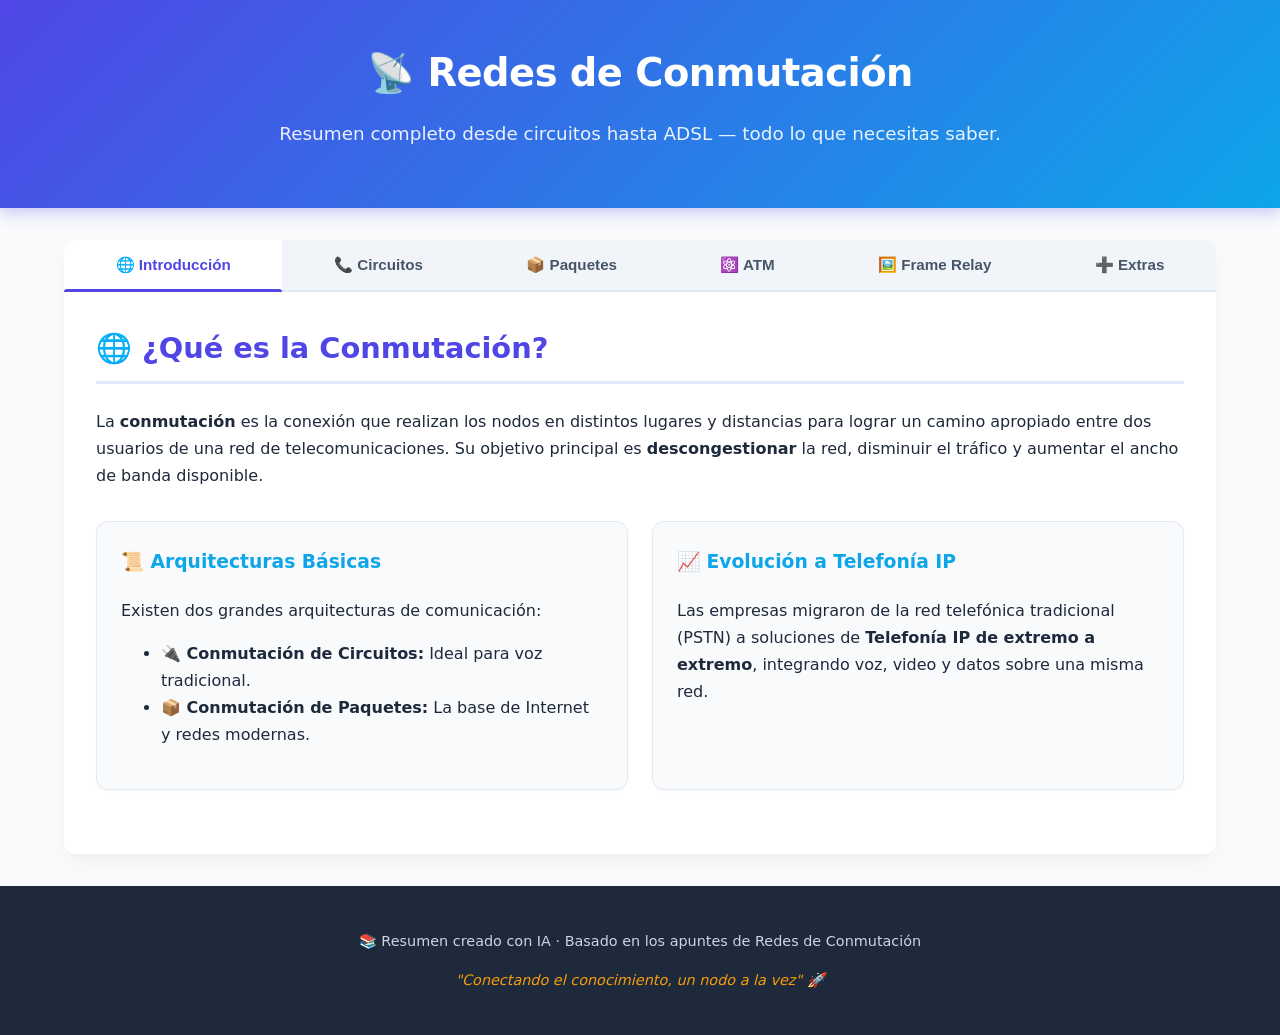
==== index.html @ e1486ee5 "second commit" ====
<!DOCTYPE html>
<html lang="es">
<head>
  <meta charset="UTF-8">
  <meta name="viewport" content="width=device-width, initial-scale=1.0, user-scalable=yes">
  <title>Redes de Conmutación · UMSS</title>
  <!-- Vincula el archivo de estilos CSS -->
  <link rel="stylesheet" href="style.css">
</head>
<body>

  <!-- ENCABEZADO PRINCIPAL -->
  <header>
    <h1>📡 Redes de Conmutación</h1>
    <p class="subtitulo">Resumen completo desde circuitos hasta ADSL — todo lo que necesitas saber.</p>
  </header>

  <!-- SISTEMA DE PESTAÑAS (TABS) -->
  <div class="tabs-container">
    <!-- Botones de navegación -->
    <div class="tabs-nav">
      <button class="tab-btn active" data-tab="tab-intro">🌐 Introducción</button>
      <button class="tab-btn" data-tab="tab-circuitos">📞 Circuitos</button>
      <button class="tab-btn" data-tab="tab-paquetes">📦 Paquetes</button>
      <button class="tab-btn" data-tab="tab-atm">⚛️ ATM</button>
      <button class="tab-btn" data-tab="tab-frame">🖼️ Frame Relay</button>
      <button class="tab-btn" data-tab="tab-extras">➕ Extras</button>
    </div>

    <!-- CONTENIDO DE LAS PESTAÑAS -->
    <div class="tabs-content">

      <!-- PESTAÑA: INTRODUCCIÓN -->
      <div class="tab-panel active" id="tab-intro">
        <h2>🌐 ¿Qué es la Conmutación?</h2>
        <p>La <strong>conmutación</strong> es la conexión que realizan los nodos en distintos lugares y distancias para lograr un camino apropiado entre dos usuarios de una red de telecomunicaciones. Su objetivo principal es <strong>descongestionar</strong> la red, disminuir el tráfico y aumentar el ancho de banda disponible.</p>
        
        <div class="card-container">
          <div class="card">
            <h3>📜 Arquitecturas Básicas</h3>
            <p>Existen dos grandes arquitecturas de comunicación:</p>
            <ul>
              <li><strong>🔌 Conmutación de Circuitos:</strong> Ideal para voz tradicional.</li>
              <li><strong>📦 Conmutación de Paquetes:</strong> La base de Internet y redes modernas.</li>
            </ul>
          </div>
          <div class="card">
            <h3>📈 Evolución a Telefonía IP</h3>
            <p>Las empresas migraron de la red telefónica tradicional (PSTN) a soluciones de <strong>Telefonía IP de extremo a extremo</strong>, integrando voz, video y datos sobre una misma red.</p>
          </div>
        </div>
      </div>

      <!-- PESTAÑA: CONMUTACIÓN DE CIRCUITOS -->
      <div class="tab-panel" id="tab-circuitos">
        <h2>🔌 Conmutación de Circuitos</h2>
        <p>En este método, se establece un <strong>circuito físico dedicado</strong> y exclusivo entre los extremos que se mantiene durante toda la comunicación. Es el caso de la telefonía convencional.</p>

        <div class="columns">
          <div class="col ventajas">
            <h3>✅ Ventajas</h3>
            <ul>
              <li><strong>Transmisión en tiempo real:</strong> Ideal para voz y video sin cortes.</li>
              <li><strong>Sin contención:</strong> Una vez establecido, las partes se comunican a la máxima velocidad del medio.</li>
              <li><strong>Circuito fijo:</strong> No hay que calcular rutas en cada nodo intermedio, lo que simplifica la gestión.</li>
            </ul>
          </div>
          <div class="col desventajas">
            <h3>❌ Desventajas</h3>
            <ul>
              <li><strong>Retraso inicial:</strong> Se necesita tiempo para establecer la conexión.</li>
              <li><strong>Acaparamiento de recursos:</strong> El circuito se desperdicia en los silencios de la conversación.</li>
              <li><strong>Poco tolerante a fallos:</strong> Si un nodo falla, todo el circuito se cae y hay que reconectarlo.</li>
            </ul>
          </div>
        </div>
      </div>

      <!-- PESTAÑA: CONMUTACIÓN DE PAQUETES -->
      <div class="tab-panel" id="tab-paquetes">
        <h2>📦 Conmutación de Paquetes</h2>
        <p>La información se divide en pequeños bloques llamados <strong>paquetes</strong>. Cada paquete contiene datos y una cabecera con direcciones de origen y destino. Los nodos los almacenan y reenvían dinámicamente. Es el método más usado hoy en día (ej. Internet).</p>
        
        <div class="card-container three">
          <div class="card">
            <h3>🔄 Modos</h3>
            <p><strong>Circuito Virtual:</strong> Todos los paquetes siguen la misma ruta, asegurando el orden.</p>
            <p><strong>Datagrama:</strong> Cada paquete se encamina de forma independiente, pudiendo llegar en desorden.</p>
          </div>
          <div class="card">
            <h3>✅ Ventajas Clave</h3>
            <ul>
              <li>Compartición de recursos entre usuarios.</li>
              <li>Mayor flexibilidad y rentabilidad.</li>
              <li>Si un paquete falla, solo se reenvía ese, no toda la información.</li>
            </ul>
          </div>
          <div class="card">
            <h3>❌ Desventajas</h3>
            <ul>
              <li>Mayor complejidad en los equipos de conmutación.</li>
              <li>Posible duplicidad de paquetes por retransmisiones.</li>
            </ul>
          </div>
        </div>
      </div>

      <!-- PESTAÑA: REDES ATM -->
      <div class="tab-panel" id="tab-atm">
        <h2>⚛️ Redes ATM (Asynchronous Transfer Mode)</h2>
        <p>Tecnología de red troncal de alta capacidad que transmite información en paquetes cortos de longitud constante llamados <strong>celdas</strong> (53 bytes). Usa canales y trayectos virtuales para enrutar. Soporta velocidades de 155 Mbps (OC-3) hasta casi 10 Gbps (OC-192).</p>
        
        <h3>📐 Modelo de Referencia ATM</h3>
        <p>Se corresponde con la capa física y parte de la de enlace del modelo OSI. Se compone de planos (Control, Usuario, Gestión) y capas (Física, ATM, Adaptación AAL, Superiores).</p>
        
        <h3>🧱 Estructura de la Celda ATM</h3>
        <p>Cada celda consta de 53 octetos: 5 de cabecera y 48 de datos (payload). Los formatos de cabecera son <strong>UNI</strong> (Usuario-Red) y <strong>NNI</strong> (Red-Red).</p>

        <div class="table-responsive">
          <table>
            <thead><tr><th>Campo</th><th>Bits</th><th>Función Principal</th></tr></thead>
            <tbody>
              <tr><td>GFC</td><td>4</td><td>Control de Flujo Genérico (prácticamente no usado, extiende VPI en NNI).</td></tr>
              <tr><td>VPI / VCI</td><td>8 / 16</td><td>Identificadores de Trayecto y Canal Virtual. Definen el enrutamiento.</td></tr>
              <tr><td>PTI</td><td>3</td><td>Identifica el tipo de carga (datos de usuario o control) e indica congestión.</td></tr>
              <tr><td>CLP</td><td>1</td><td>Prioridad de descarte en caso de congestión (Cell Loss Priority).</td></tr>
              <tr><td>HEC</td><td>8</td><td>Corrección de errores de la cabecera.</td></tr>
            </tbody>
          </table>
        </div>
      </div>

      <!-- PESTAÑA: FRAME RELAY Y MÁS -->
      <div class="tab-panel" id="tab-frame">
        <h2>🖼️ Frame Relay</h2>
        <p>Protocolo de enlace para WAN que usa paquetes de <strong>longitud variable</strong>. Simplifica el proceso de X.25 eliminando controles de error "salto a salto", aprovechando las modernas infraestructuras de baja tasa de error. Es orientado a conexión y define Circuitos Virtuales Permanentes (PVC). Soporta velocidades de hasta 2.048 Mbps (E1).</p>

        <h3>📊 Comparativa con X.25</h3>
        <div class="table-responsive">
          <table>
            <thead><tr><th>Característica</th><th>X.25</th><th>Frame Relay</th></tr></thead>
            <tbody>
              <tr><td><strong>Época / Medio</strong></td><td>Líneas analógicas con alta tasa de error.</td><td>Infraestructura digital moderna y fiable.</td></tr>
              <tr><td><strong>Control de Errores</strong></td><td>Abundante, entre cada nodo, lo que genera "overhead".</td><td>Mínimo, delegado a los extremos. Mayor eficiencia.</td></tr>
              <tr><td><strong>Velocidad</strong></td><td>Baja, pensada para retransmisiones constantes.</td><td>Alta, para mayor flujo de información.</td></tr>
            </tbody>
          </table>
        </div>
      </div>

      <!-- PESTAÑA: EXTRAS (SMDS, ADSL) -->
      <div class="tab-panel" id="tab-extras">
        <h2>➕ Tecnologías Adicionales</h2>
        <div class="card-container">
          <div class="card">
            <h3>🏙️ SMDS</h3>
            <p>Servicio de datos conmutado multimegabits. Red metropolitana (MAN), sin conexión, de alta velocidad y basada en celdas de 53 bytes. Diseñada para interconectar LANs con velocidades DS-1, DS-3 y SONET.</p>
          </div>
          <div class="card">
            <h3>💻 ADSL</h3>
            <p>Línea de Abonado Digital Asimétrica. Usa el par de cobre de la PSTN. La velocidad de bajada (hasta 24 Mbps con ADSL2+) es mayor que la de subida. Componentes clave: Modem ATU-R, DSLAM en central, y Splitter para separar voz y datos.</p>
          </div>
        </div>
        <p><em>Estas tecnologías complementan el ecosistema de conmutación, extendiendo las capacidades de la red hacia el usuario final (ADSL) o interconectando redes de área local a alta velocidad (SMDS).</em></p>
      </div>
    </div>
  </div>

  <!-- PIE DE PÁGINA -->
  <footer>
    <p>📚 Resumen creado con IA · Basado en los apuntes de Redes de Conmutación</p>
    <p class="tagline">"Conectando el conocimiento, un nodo a la vez" 🚀</p>
  </footer>

  <!-- Vincula el archivo de lógica JavaScript -->
  <script src="script.js" defer></script>
</body>
</html>
---- style.css ----
/* === CONFIGURACIÓN GLOBAL Y COLORES === */
:root {
  --color-bg: #f8fafc;
  --color-surface: #ffffff;
  --color-primary: #4f46e5;      /* Índigo */
  --color-secondary: #0ea5e9;    /* Celeste */
  --color-accent: #f59e0b;       /* Ámbar */
  --color-text: #1e293b;
  --color-text-light: #475569;
  --color-ventaja: #10b981;      /* Verde */
  --color-desventaja: #ef4444;   /* Rojo */
  --border-radius: 12px;
  --box-shadow: 0 10px 25px -5px rgba(0, 0, 0, 0.05), 0 8px 10px -6px rgba(0, 0, 0, 0.02);
  --transition: 0.2s ease-in-out;
}

body {
  font-family: 'Segoe UI', system-ui, -apple-system, sans-serif;
  background-color: var(--color-bg);
  color: var(--color-text);
  line-height: 1.7;
  margin: 0;
  padding: 0;
  display: flex;
  flex-direction: column;
  min-height: 100vh;
}

/* === ENCABEZADO === */
header {
  background: linear-gradient(135deg, var(--color-primary), var(--color-secondary));
  color: white;
  padding: 2.5rem 1.5rem;
  text-align: center;
  box-shadow: 0 4px 15px rgba(79, 70, 229, 0.3);
}

header h1 {
  margin: 0;
  font-size: 2.4rem;
  font-weight: 700;
  letter-spacing: -0.5px;
}

.subtitulo {
  margin-top: 0.8rem;
  font-size: 1.15rem;
  opacity: 0.9;
  font-weight: 400;
}

/* === SISTEMA DE PESTAÑAS === */
.tabs-container {
  max-width: 1200px;
  width: 90%;
  margin: 2rem auto;
  background-color: var(--color-surface);
  border-radius: var(--border-radius);
  box-shadow: var(--box-shadow);
  overflow: hidden;
  display: flex;
  flex-direction: column;
  flex-grow: 1;
}

/* Botones de navegación */
.tabs-nav {
  display: flex;
  flex-wrap: wrap;
  background-color: #f1f5f9;
  border-bottom: 2px solid #e2e8f0;
}

.tab-btn {
  flex: 1 1 auto;
  padding: 1rem 0.5rem;
  border: none;
  background-color: transparent;
  font-size: 0.95rem;
  font-weight: 600;
  color: var(--color-text-light);
  cursor: pointer;
  transition: var(--transition);
  position: relative;
  white-space: nowrap;
}

.tab-btn:hover {
  background-color: rgba(79, 70, 229, 0.05);
  color: var(--color-primary);
}

.tab-btn.active {
  color: var(--color-primary);
  background-color: var(--color-surface);
}

.tab-btn.active::after {
  content: '';
  position: absolute;
  bottom: -2px;
  left: 0;
  width: 100%;
  height: 3px;
  background-color: var(--color-primary);
  border-radius: 3px 3px 0 0;
}

/* Paneles de contenido */
.tab-panel {
  display: none;
  padding: 2rem;
  animation: fadeIn 0.35s ease-in-out;
}

.tab-panel.active {
  display: block;
}

@keyframes fadeIn {
  from { opacity: 0; transform: translateY(8px); }
  to { opacity: 1; transform: translateY(0); }
}

/* === TIPOGRAFÍA Y TARJETAS === */
h2 {
  color: var(--color-primary);
  margin-top: 0;
  font-size: 1.8rem;
  border-bottom: 3px solid #e0e7ff;
  padding-bottom: 0.5rem;
}

.card-container {
  display: grid;
  grid-template-columns: repeat(auto-fit, minmax(280px, 1fr));
  gap: 1.5rem;
  margin: 2rem 0;
}

.card {
  background-color: #f8fafc;
  border-radius: var(--border-radius);
  padding: 1.5rem;
  box-shadow: 0 1px 3px rgba(0,0,0,0.04);
  border: 1px solid #e2e8f0;
  transition: var(--transition);
}

.card:hover {
  transform: translateY(-2px);
  box-shadow: 0 10px 20px -10px rgba(0,0,0,0.1);
}

.card h3 {
  color: var(--color-secondary);
  margin-top: 0;
}

.columns {
  display: grid;
  grid-template-columns: 1fr 1fr;
  gap: 2rem;
  margin-top: 1.5rem;
}

.col {
  padding: 1.2rem;
  border-radius: var(--border-radius);
}

.ventajas {
  background-color: #ecfdf5;
  border: 1px solid #a7f3d0;
}

.desventajas {
  background-color: #fef2f2;
  border: 1px solid #fecaca;
}

/* === TABLAS === */
.table-responsive {
  overflow-x: auto;
  margin: 1.5rem 0;
}

table {
  width: 100%;
  border-collapse: collapse;
  font-size: 0.95rem;
}

thead {
  background-color: var(--color-primary);
  color: white;
}

th {
  padding: 0.8rem 1rem;
  text-align: left;
}

td {
  padding: 0.7rem 1rem;
  border-bottom: 1px solid #e2e8f0;
  background-color: white;
}

tbody tr:hover td {
  background-color: #f1f5f9;
}

/* === PIE DE PÁGINA === */
footer {
  text-align: center;
  padding: 1.8rem;
  background-color: #1e293b;
  color: #cbd5e1;
  margin-top: auto;
  font-size: 0.9rem;
}

.tagline {
  font-style: italic;
  color: var(--color-accent);
  margin-top: 0.2rem;
}

/* === RESPONSIVE PARA MÓVILES === */
@media (max-width: 700px) {
  .columns {
    grid-template-columns: 1fr;
  }
  .tabs-nav {
    flex-direction: column;
  }
  .tab-btn {
    text-align: left;
    padding-left: 1.5rem;
    border-bottom: 1px solid #e2e8f0;
  }
  .tab-btn.active::after {
    width: 4px;
    height: 100%;
    bottom: 0;
    left: 0;
    top: 0;
    border-radius: 0;
  }
}
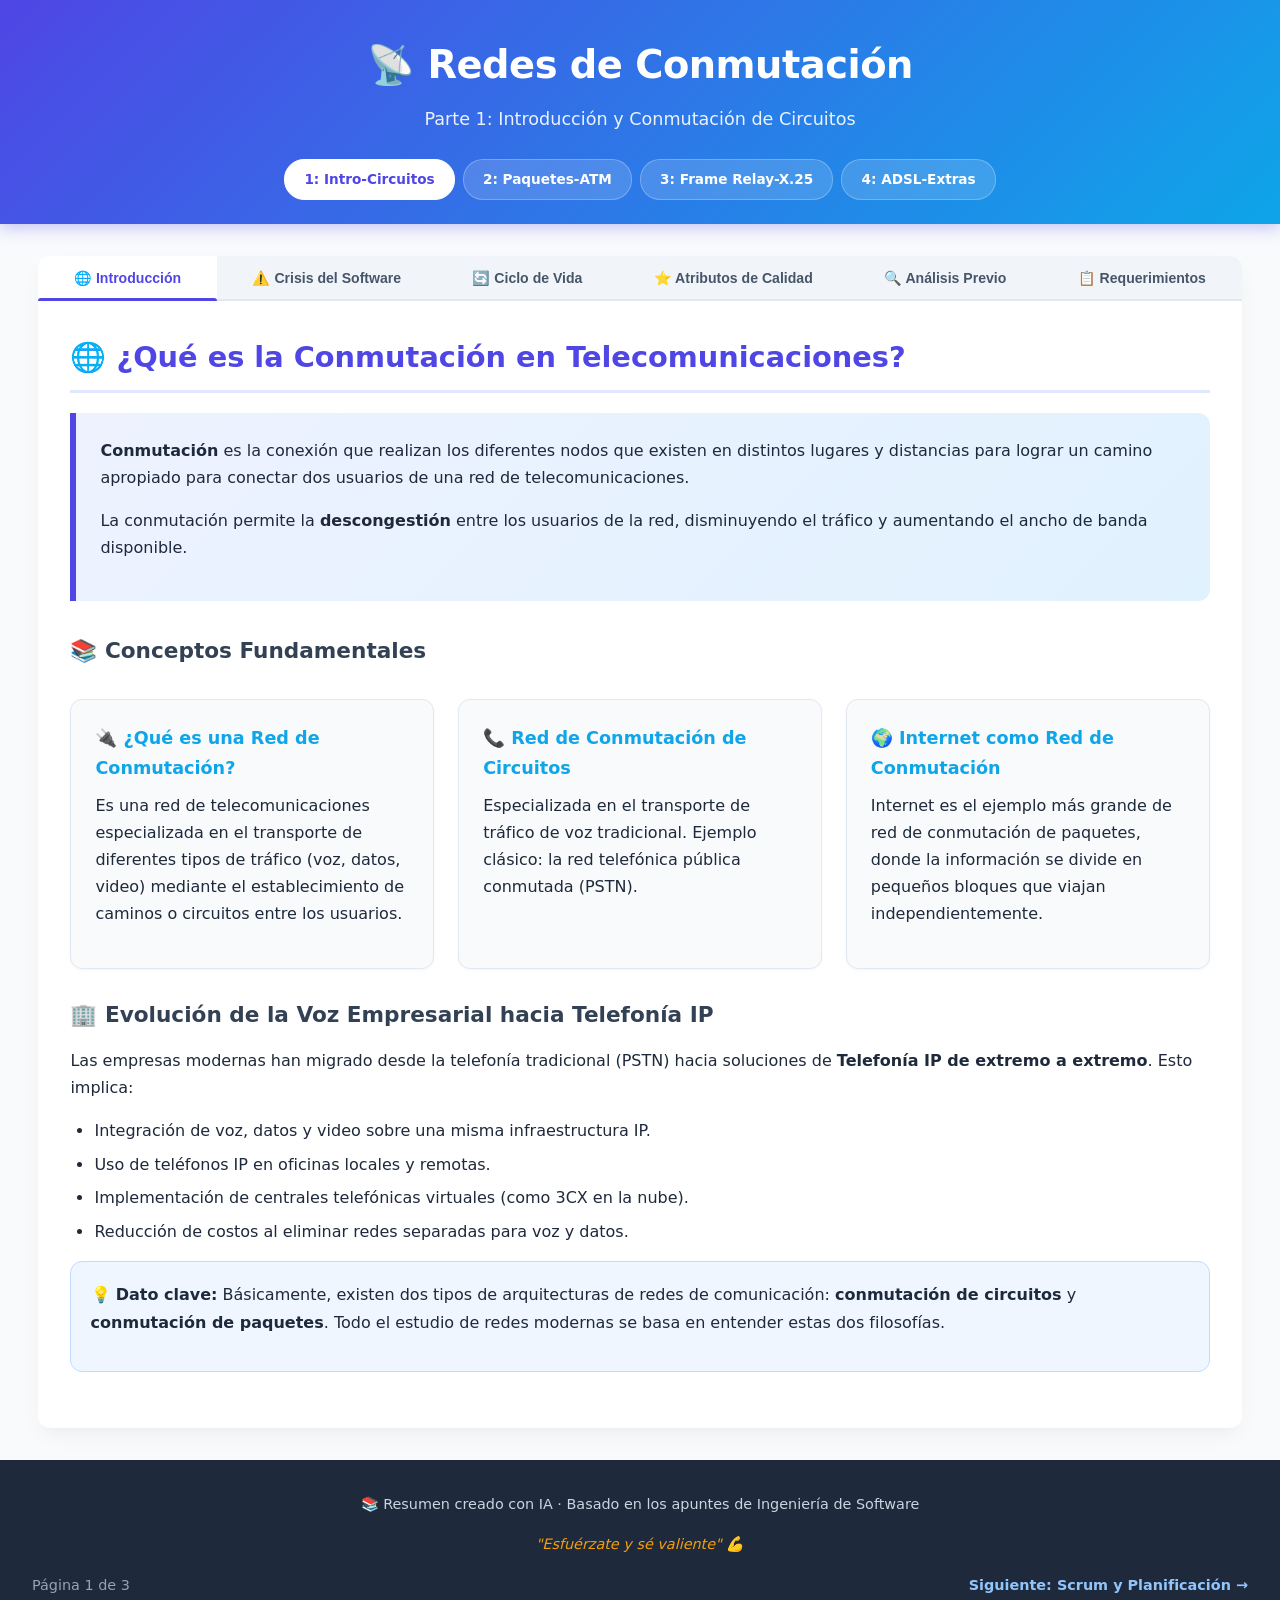
==== commit 1dac462f: "Final" ====
--- a/index.html
+++ b/index.html
@@ -3,176 +3,334 @@
 <head>
   <meta charset="UTF-8">
   <meta name="viewport" content="width=device-width, initial-scale=1.0, user-scalable=yes">
-  <title>Redes de Conmutación · UMSS</title>
-  <!-- Vincula el archivo de estilos CSS -->
-  <link rel="stylesheet" href="style.css">
+  <title>Redes de Conmutación · Parte 1</title>
+  <link rel="stylesheet" href="paginacss.css">
 </head>
 <body>
 
-  <!-- ENCABEZADO PRINCIPAL -->
   <header>
     <h1>📡 Redes de Conmutación</h1>
-    <p class="subtitulo">Resumen completo desde circuitos hasta ADSL — todo lo que necesitas saber.</p>
+    <p class="subtitulo">Parte 1: Introducción y Conmutación de Circuitos</p>
+    <nav class="main-nav">
+      <a href="index.html" class="active">1: Intro-Circuitos</a>
+      <a href="pagina2.html">2: Paquetes-ATM</a>
+      <a href="pagina3.html">3: Frame Relay-X.25</a>
+      <a href="pagina4.html">4: ADSL-Extras</a>
+    </nav>
   </header>
 
-  <!-- SISTEMA DE PESTAÑAS (TABS) -->
   <div class="tabs-container">
-    <!-- Botones de navegación -->
     <div class="tabs-nav">
       <button class="tab-btn active" data-tab="tab-intro">🌐 Introducción</button>
-      <button class="tab-btn" data-tab="tab-circuitos">📞 Circuitos</button>
-      <button class="tab-btn" data-tab="tab-paquetes">📦 Paquetes</button>
-      <button class="tab-btn" data-tab="tab-atm">⚛️ ATM</button>
-      <button class="tab-btn" data-tab="tab-frame">🖼️ Frame Relay</button>
-      <button class="tab-btn" data-tab="tab-extras">➕ Extras</button>
+      <button class="tab-btn" data-tab="tab-crisis">⚠️ Crisis del Software</button>
+      <button class="tab-btn" data-tab="tab-ciclo">🔄 Ciclo de Vida</button>
+      <button class="tab-btn" data-tab="tab-calidad">⭐ Atributos de Calidad</button>
+      <button class="tab-btn" data-tab="tab-analisis">🔍 Análisis Previo</button>
+      <button class="tab-btn" data-tab="tab-requerimientos">📋 Requerimientos</button>
     </div>
 
-    <!-- CONTENIDO DE LAS PESTAÑAS -->
     <div class="tabs-content">
 
-      <!-- PESTAÑA: INTRODUCCIÓN -->
+      <!-- PESTAÑA: INTRODUCCIÓN A REDES DE CONMUTACIÓN -->
       <div class="tab-panel active" id="tab-intro">
-        <h2>🌐 ¿Qué es la Conmutación?</h2>
-        <p>La <strong>conmutación</strong> es la conexión que realizan los nodos en distintos lugares y distancias para lograr un camino apropiado entre dos usuarios de una red de telecomunicaciones. Su objetivo principal es <strong>descongestionar</strong> la red, disminuir el tráfico y aumentar el ancho de banda disponible.</p>
+        <h2>🌐 ¿Qué es la Conmutación en Telecomunicaciones?</h2>
         
+        <div class="definition-card">
+          <p><strong>Conmutación</strong> es la conexión que realizan los diferentes nodos que existen en distintos lugares y distancias para lograr un camino apropiado para conectar dos usuarios de una red de telecomunicaciones.</p>
+          <p>La conmutación permite la <strong>descongestión</strong> entre los usuarios de la red, disminuyendo el tráfico y aumentando el ancho de banda disponible.</p>
+        </div>
+
+        <h3>📚 Conceptos Fundamentales</h3>
         <div class="card-container">
           <div class="card">
-            <h3>📜 Arquitecturas Básicas</h3>
-            <p>Existen dos grandes arquitecturas de comunicación:</p>
+            <h4>🔌 ¿Qué es una Red de Conmutación?</h4>
+            <p>Es una red de telecomunicaciones especializada en el transporte de diferentes tipos de tráfico (voz, datos, video) mediante el establecimiento de caminos o circuitos entre los usuarios.</p>
+          </div>
+          <div class="card">
+            <h4>📞 Red de Conmutación de Circuitos</h4>
+            <p>Especializada en el transporte de tráfico de voz tradicional. Ejemplo clásico: la red telefónica pública conmutada (PSTN).</p>
+          </div>
+          <div class="card">
+            <h4>🌍 Internet como Red de Conmutación</h4>
+            <p>Internet es el ejemplo más grande de red de conmutación de paquetes, donde la información se divide en pequeños bloques que viajan independientemente.</p>
+          </div>
+        </div>
+
+        <h3>🏢 Evolución de la Voz Empresarial hacia Telefonía IP</h3>
+        <p>Las empresas modernas han migrado desde la telefonía tradicional (PSTN) hacia soluciones de <strong>Telefonía IP de extremo a extremo</strong>. Esto implica:</p>
+        <ul>
+          <li>Integración de voz, datos y video sobre una misma infraestructura IP.</li>
+          <li>Uso de teléfonos IP en oficinas locales y remotas.</li>
+          <li>Implementación de centrales telefónicas virtuales (como 3CX en la nube).</li>
+          <li>Reducción de costos al eliminar redes separadas para voz y datos.</li>
+        </ul>
+
+        <div class="info-box">
+          <p>💡 <strong>Dato clave:</strong> Básicamente, existen dos tipos de arquitecturas de redes de comunicación: <strong>conmutación de circuitos</strong> y <strong>conmutación de paquetes</strong>. Todo el estudio de redes modernas se basa en entender estas dos filosofías.</p>
+        </div>
+      </div>
+
+      <!-- PESTAÑA: CRISIS DEL SOFTWARE Y SURGIMIENTO DE LA INGENIERÍA DE SOFTWARE -->
+      <div class="tab-panel" id="tab-crisis">
+        <h2>⚠️ La Crisis del Software y el Nacimiento de la Ingeniería de Software</h2>
+        
+        <div class="definition-card">
+          <p>La <strong>crisis del software</strong> surgió porque los proyectos de desarrollo se volvieron extremadamente complejos y los equipos no contaban con metodologías claras para manejarlos. La <strong>Ingeniería de Software</strong> nació como respuesta directa a esta crisis.</p>
+        </div>
+
+        <h3>🔴 Manifestaciones de la Crisis del Software</h3>
+        <div class="problem-grid">
+          <div class="problem-item">⏰ Atrasos constantes en los plazos de entrega acordados con el cliente.</div>
+          <div class="problem-item">🐛 Mala calidad en el código fuente, resultando en gran cantidad de errores (bugs).</div>
+          <div class="problem-item">📄 Falta total o parcial de documentación del sistema desarrollado.</div>
+          <div class="problem-item">📅 Ausencia de planificación previa al inicio del desarrollo.</div>
+          <div class="problem-item">👥 Mal trabajo en equipo o funcionamiento deficiente del equipo de desarrollo.</div>
+          <div class="problem-item">💸 Gasto excesivo de tiempo y dinero, superando los presupuestos estimados.</div>
+        </div>
+
+        <div class="objective-box">
+          <h4>🎯 Objetivo de la Ingeniería de Software</h4>
+          <p><strong>Desarrollar software de calidad dentro del presupuesto y tiempo estimados</strong>, atacando directamente las causas que provocaron la crisis del software.</p>
+        </div>
+
+        <h3>💡 Para Recordar</h3>
+        <p>La Ingeniería de Software no es solo programar, es todo el proceso sistemático y disciplinado que abarca desde la concepción de la idea hasta el mantenimiento del producto final, asegurando que se cumplan los atributos de calidad esperados.</p>
+      </div>
+
+      <!-- PESTAÑA: CICLO DE VIDA DEL SOFTWARE -->
+      <div class="tab-panel" id="tab-ciclo">
+        <h2>🔄 Ciclo de Vida del Software</h2>
+        <p>Son las <strong>3 grandes etapas</strong> que describen todo el proceso de creación y mantenimiento de un software, desde su concepción hasta su retiro.</p>
+
+        <div class="lifecycle-container">
+          <div class="lifecycle-stage definicion">
+            <h3>📋 Etapa de Definición (Análisis Previo)</h3>
+            <p>Aquí se <strong>"gesta"</strong> el software. Se plantean las razones para crearlo (inspiración, necesidad, petición del cliente). Se define <strong>qué</strong> se quiere construir en forma de requerimientos.</p>
+            <p>También se conoce como la etapa de <strong>elicitación</strong> (descubrir requerimientos).</p>
+            <h4>Incluye:</h4>
             <ul>
-              <li><strong>🔌 Conmutación de Circuitos:</strong> Ideal para voz tradicional.</li>
-              <li><strong>📦 Conmutación de Paquetes:</strong> La base de Internet y redes modernas.</li>
+              <li>📊 Modelo de Negocio</li>
+              <li>🎯 Definición del Problema</li>
+              <li>📋 Requerimientos (RF y RNF)</li>
+              <li>📏 Estimación</li>
+              <li>🔍 Análisis de Factibilidad</li>
+              <li>📅 Planificación</li>
             </ul>
           </div>
-          <div class="card">
-            <h3>📈 Evolución a Telefonía IP</h3>
-            <p>Las empresas migraron de la red telefónica tradicional (PSTN) a soluciones de <strong>Telefonía IP de extremo a extremo</strong>, integrando voz, video y datos sobre una misma red.</p>
-          </div>
-        </div>
-      </div>
-
-      <!-- PESTAÑA: CONMUTACIÓN DE CIRCUITOS -->
-      <div class="tab-panel" id="tab-circuitos">
-        <h2>🔌 Conmutación de Circuitos</h2>
-        <p>En este método, se establece un <strong>circuito físico dedicado</strong> y exclusivo entre los extremos que se mantiene durante toda la comunicación. Es el caso de la telefonía convencional.</p>
-
-        <div class="columns">
-          <div class="col ventajas">
-            <h3>✅ Ventajas</h3>
+
+          <div class="lifecycle-stage desarrollo">
+            <h3>⚙️ Etapa de Desarrollo</h3>
+            <p>Etapa destinada a realizar el <strong>desarrollo o implementación</strong> del software mediante metodologías establecidas.</p>
+            <h4>Pasos internos:</h4>
             <ul>
-              <li><strong>Transmisión en tiempo real:</strong> Ideal para voz y video sin cortes.</li>
-              <li><strong>Sin contención:</strong> Una vez establecido, las partes se comunican a la máxima velocidad del medio.</li>
-              <li><strong>Circuito fijo:</strong> No hay que calcular rutas en cada nodo intermedio, lo que simplifica la gestión.</li>
+              <li>📝 Análisis detallado</li>
+              <li>💻 Desarrollo y codificación</li>
+              <li>🚀 Implementación</li>
+              <li>🧪 Pruebas (Testing)</li>
             </ul>
-          </div>
-          <div class="col desventajas">
-            <h3>❌ Desventajas</h3>
+            <p><strong>Tecnologías utilizadas:</strong> Git/GitHub, Next.js, TailwindCSS, MongoDB (ejemplo del proyecto).</p>
+          </div>
+
+          <div class="lifecycle-stage mantenimiento">
+            <h3>🔧 Etapa de Mantenimiento</h3>
+            <p>La última etapa del ciclo de vida. Busca <strong>prolongar la vida útil</strong> del software recién lanzado.</p>
+            <h4>3 Tipos de Mantenimiento:</h4>
             <ul>
-              <li><strong>Retraso inicial:</strong> Se necesita tiempo para establecer la conexión.</li>
-              <li><strong>Acaparamiento de recursos:</strong> El circuito se desperdicia en los silencios de la conversación.</li>
-              <li><strong>Poco tolerante a fallos:</strong> Si un nodo falla, todo el circuito se cae y hay que reconectarlo.</li>
+              <li><strong>Preventivo:</strong> Corregir errores potenciales antes de que ocurran.</li>
+              <li><strong>Correctivo:</strong> Corrección de errores actuales detectados.</li>
+              <li><strong>Perfectivo:</strong> Agregar nuevas funcionalidades solicitadas por el cliente.</li>
             </ul>
           </div>
         </div>
       </div>
 
-      <!-- PESTAÑA: CONMUTACIÓN DE PAQUETES -->
-      <div class="tab-panel" id="tab-paquetes">
-        <h2>📦 Conmutación de Paquetes</h2>
-        <p>La información se divide en pequeños bloques llamados <strong>paquetes</strong>. Cada paquete contiene datos y una cabecera con direcciones de origen y destino. Los nodos los almacenan y reenvían dinámicamente. Es el método más usado hoy en día (ej. Internet).</p>
+      <!-- PESTAÑA: ATRIBUTOS DE CALIDAD DEL SOFTWARE -->
+      <div class="tab-panel" id="tab-calidad">
+        <h2>⭐ Atributos de Calidad del Software</h2>
+        <p>Aspectos indispensables para considerar que un software funcional es de <strong>calidad</strong>. No todos tienen que estar presentes obligatoriamente (por ejemplo, la seguridad no siempre aplica en todos los contextos).</p>
+
+        <div class="quality-grid">
+          <div class="quality-card">
+            <h3>01 Correctitud</h3>
+            <p>El programa debe hacer <strong>correctamente</strong> lo que debería hacer, sin errores de lógica. Es el atributo más fundamental.</p>
+          </div>
+          <div class="quality-card">
+            <h3>02 Usabilidad</h3>
+            <p>Debe ser <strong>fácil de usar</strong> para los usuarios finales. La interfaz debe ser intuitiva y amigable.</p>
+          </div>
+          <div class="quality-card">
+            <h3>03 Seguridad</h3>
+            <p>No siempre obligatoria, pero <strong>necesaria en sistemas con datos sensibles</strong> como banca, salud o información personal.</p>
+          </div>
+          <div class="quality-card">
+            <h3>04 Mantenibilidad</h3>
+            <p>El código debe ser <strong>fácil de modificar, corregir y extender</strong> en el futuro sin introducir nuevos errores.</p>
+          </div>
+          <div class="quality-card">
+            <h3>05 Confiabilidad</h3>
+            <p>El sistema debe funcionar <strong>consistentemente sin fallar</strong> cuando se le necesita, en cualquier circunstancia.</p>
+          </div>
+          <div class="quality-card">
+            <h3>06 UX / User Experience</h3>
+            <p>Diseño de interfaces e interacción para <strong>maximizar la usabilidad</strong> del sistema y la satisfacción del usuario.</p>
+          </div>
+        </div>
+      </div>
+
+      <!-- PESTAÑA: ANÁLISIS PREVIO (ARTEFACTOS) -->
+      <div class="tab-panel" id="tab-analisis">
+        <h2>🔍 Análisis Previo (Artefactos)</h2>
         
-        <div class="card-container three">
-          <div class="card">
-            <h3>🔄 Modos</h3>
-            <p><strong>Circuito Virtual:</strong> Todos los paquetes siguen la misma ruta, asegurando el orden.</p>
-            <p><strong>Datagrama:</strong> Cada paquete se encamina de forma independiente, pudiendo llegar en desorden.</p>
-          </div>
-          <div class="card">
-            <h3>✅ Ventajas Clave</h3>
+        <h3>📊 Modelo de Negocio</h3>
+        <div class="card">
+          <p><strong>Diagnóstico de la situación actual.</strong> Es el primer punto de partida de cualquier proyecto de software.</p>
+          <ul>
+            <li>Se analiza el entorno actual y se visualiza el potencial producto.</li>
+            <li><strong>No se debe intervenir el sistema actual todavía</strong>, solo observar y describir la forma de trabajo.</li>
+          </ul>
+          <div class="tip-box">
+            <p>🔑 <strong>Clave:</strong> Observar cómo trabajan los usuarios antes de proponer soluciones tecnológicas.</p>
+          </div>
+        </div>
+
+        <h3>🎯 Definición del Problema</h3>
+        <div class="card">
+          <p>Saber <strong>identificar, describir y entender</strong> el problema o las dificultades a afrontar.</p>
+          <ul>
+            <li>Se usan técnicas como el <strong>Customer Pain</strong> (molestias del cliente).</li>
+            <li>Cada problema identificado debe ser <strong>específico y atómico</strong>.</li>
+          </ul>
+          <div class="example-box">
+            <p>📌 <strong>Ejemplo en Moodle:</strong> "Falta de auto-corrección ortográfica" → problema puntual con posibles soluciones concretas.</p>
+          </div>
+        </div>
+
+        <h3>📋 Requerimientos</h3>
+        <div class="card">
+          <p>Modelar y plasmar las posibles características o formas de <strong>solucionar el problema</strong> con el sistema.</p>
+          <p>Se describen las funcionalidades o características que el programa tendrá que proveer.</p>
+          <div class="result-box">
+            <p>📄 <strong>Resultado:</strong> Documento de Especificación de Requerimientos (Backlog).</p>
+          </div>
+        </div>
+
+        <h3>🔎 Técnicas de Recolección de Información</h3>
+        <div class="techniques-grid">
+          <div class="technique">👀 <strong>Observación:</strong> Ir al lugar y ver cómo trabajan los usuarios en su entorno natural.</div>
+          <div class="technique">🎤 <strong>Entrevistas:</strong> Pueden ser dirigidas (estructuradas) o no dirigidas (abiertas).</div>
+          <div class="technique">📝 <strong>Cuestionarios:</strong> Más casual y permite llegar a más personas simultáneamente.</div>
+          <div class="technique">🔬 <strong>Sistemas similares:</strong> Analizar productos paralelos como referencia de funcionalidades.</div>
+        </div>
+        <div class="reminder-box">
+          <p>⚠️ <strong>Recuerda:</strong> Hay que identificar tanto <strong>usuarios directos</strong> (los que usan el sistema) como <strong>usuarios indirectos</strong> (los que reciben los resultados del sistema).</p>
+        </div>
+
+        <h3>⚠️ Técnica Especial: "Dar la Vuelta al Calcetín"</h3>
+        <div class="special-technique">
+          <p>Consiste en preguntarse: <strong>¿Qué puede ir mal?</strong></p>
+          <ol>
+            <li>Hacer un listado de todo lo que podría resultar mal.</li>
+            <li>Identificar soluciones o acciones de prevención para cada posible problema.</li>
+            <li>Plantear términos y condiciones de seguridad basados en esos riesgos.</li>
+          </ol>
+          <p>Con esa lista de problemas + soluciones, <strong>ya se está haciendo ingeniería de requerimientos</strong>.</p>
+        </div>
+      </div>
+
+      <!-- PESTAÑA: REQUERIMIENTOS FUNCIONALES Y NO FUNCIONALES -->
+      <div class="tab-panel" id="tab-requerimientos">
+        <h2>📋 Requerimientos: Funcionales (RF) y No Funcionales (RNF)</h2>
+        
+        <h3>🔑 Diferencia Conceptual Clave</h3>
+        <div class="concept-grid">
+          <div class="concept">
+            <h4>Feature (Característica)</h4>
+            <p>Es lo que <strong>TIENE</strong> el sistema. Una propiedad o capacidad inherente del software.</p>
+          </div>
+          <div class="concept">
+            <h4>Requerimiento</h4>
+            <p>Característica o restricción del <strong>sistema propuesto</strong>. Lo que el sistema DEBE hacer o CÓMO debe ser.</p>
+          </div>
+        </div>
+        <p>El <strong>sistema actual</strong> es el CONTEXTO; el <strong>sistema propuesto</strong> es la SOLUCIÓN.</p>
+
+        <h3>✅ Requerimientos Funcionales (RF)</h3>
+        <div class="rf-box">
+          <p>Identificadores o descriptores de <strong>funcionalidades y servicios</strong> del sistema. Se refieren a <strong>acciones disponibles para el usuario</strong>.</p>
+          <p><strong>Se escriben como un verbo</strong> (acción del sistema), generalmente en forma imperativa.</p>
+          <div class="example-inline">
+            <p>📌 <strong>Ejemplos en Word:</strong></p>
             <ul>
-              <li>Compartición de recursos entre usuarios.</li>
-              <li>Mayor flexibilidad y rentabilidad.</li>
-              <li>Si un paquete falla, solo se reenvía ese, no toda la información.</li>
+              <li><strong>RF1:</strong> Imprimir Documento</li>
+              <li><strong>RF2:</strong> Insertar Imagen</li>
+              <li><strong>RF3:</strong> Guardar Archivo</li>
             </ul>
           </div>
-          <div class="card">
-            <h3>❌ Desventajas</h3>
-            <ul>
-              <li>Mayor complejidad en los equipos de conmutación.</li>
-              <li>Posible duplicidad de paquetes por retransmisiones.</li>
-            </ul>
-          </div>
-        </div>
-      </div>
-
-      <!-- PESTAÑA: REDES ATM -->
-      <div class="tab-panel" id="tab-atm">
-        <h2>⚛️ Redes ATM (Asynchronous Transfer Mode)</h2>
-        <p>Tecnología de red troncal de alta capacidad que transmite información en paquetes cortos de longitud constante llamados <strong>celdas</strong> (53 bytes). Usa canales y trayectos virtuales para enrutar. Soporta velocidades de 155 Mbps (OC-3) hasta casi 10 Gbps (OC-192).</p>
-        
-        <h3>📐 Modelo de Referencia ATM</h3>
-        <p>Se corresponde con la capa física y parte de la de enlace del modelo OSI. Se compone de planos (Control, Usuario, Gestión) y capas (Física, ATM, Adaptación AAL, Superiores).</p>
-        
-        <h3>🧱 Estructura de la Celda ATM</h3>
-        <p>Cada celda consta de 53 octetos: 5 de cabecera y 48 de datos (payload). Los formatos de cabecera son <strong>UNI</strong> (Usuario-Red) y <strong>NNI</strong> (Red-Red).</p>
-
-        <div class="table-responsive">
-          <table>
-            <thead><tr><th>Campo</th><th>Bits</th><th>Función Principal</th></tr></thead>
-            <tbody>
-              <tr><td>GFC</td><td>4</td><td>Control de Flujo Genérico (prácticamente no usado, extiende VPI en NNI).</td></tr>
-              <tr><td>VPI / VCI</td><td>8 / 16</td><td>Identificadores de Trayecto y Canal Virtual. Definen el enrutamiento.</td></tr>
-              <tr><td>PTI</td><td>3</td><td>Identifica el tipo de carga (datos de usuario o control) e indica congestión.</td></tr>
-              <tr><td>CLP</td><td>1</td><td>Prioridad de descarte en caso de congestión (Cell Loss Priority).</td></tr>
-              <tr><td>HEC</td><td>8</td><td>Corrección de errores de la cabecera.</td></tr>
-            </tbody>
-          </table>
-        </div>
-      </div>
-
-      <!-- PESTAÑA: FRAME RELAY Y MÁS -->
-      <div class="tab-panel" id="tab-frame">
-        <h2>🖼️ Frame Relay</h2>
-        <p>Protocolo de enlace para WAN que usa paquetes de <strong>longitud variable</strong>. Simplifica el proceso de X.25 eliminando controles de error "salto a salto", aprovechando las modernas infraestructuras de baja tasa de error. Es orientado a conexión y define Circuitos Virtuales Permanentes (PVC). Soporta velocidades de hasta 2.048 Mbps (E1).</p>
-
-        <h3>📊 Comparativa con X.25</h3>
-        <div class="table-responsive">
-          <table>
-            <thead><tr><th>Característica</th><th>X.25</th><th>Frame Relay</th></tr></thead>
-            <tbody>
-              <tr><td><strong>Época / Medio</strong></td><td>Líneas analógicas con alta tasa de error.</td><td>Infraestructura digital moderna y fiable.</td></tr>
-              <tr><td><strong>Control de Errores</strong></td><td>Abundante, entre cada nodo, lo que genera "overhead".</td><td>Mínimo, delegado a los extremos. Mayor eficiencia.</td></tr>
-              <tr><td><strong>Velocidad</strong></td><td>Baja, pensada para retransmisiones constantes.</td><td>Alta, para mayor flujo de información.</td></tr>
-            </tbody>
-          </table>
-        </div>
-      </div>
-
-      <!-- PESTAÑA: EXTRAS (SMDS, ADSL) -->
-      <div class="tab-panel" id="tab-extras">
-        <h2>➕ Tecnologías Adicionales</h2>
-        <div class="card-container">
-          <div class="card">
-            <h3>🏙️ SMDS</h3>
-            <p>Servicio de datos conmutado multimegabits. Red metropolitana (MAN), sin conexión, de alta velocidad y basada en celdas de 53 bytes. Diseñada para interconectar LANs con velocidades DS-1, DS-3 y SONET.</p>
-          </div>
-          <div class="card">
-            <h3>💻 ADSL</h3>
-            <p>Línea de Abonado Digital Asimétrica. Usa el par de cobre de la PSTN. La velocidad de bajada (hasta 24 Mbps con ADSL2+) es mayor que la de subida. Componentes clave: Modem ATU-R, DSLAM en central, y Splitter para separar voz y datos.</p>
-          </div>
-        </div>
-        <p><em>Estas tecnologías complementan el ecosistema de conmutación, extendiendo las capacidades de la red hacia el usuario final (ADSL) o interconectando redes de área local a alta velocidad (SMDS).</em></p>
-      </div>
+        </div>
+
+        <h3>🚫 Requerimientos No Funcionales (RNF)</h3>
+        <div class="rnf-box">
+          <p>Identifican <strong>restricciones</strong> sobre el sistema propuesto. Se definen desde la <strong>perspectiva de calidad</strong> (usuario, contexto, etc.).</p>
+          <p><strong>Se escriben como descripciones más completas</strong>, no como simples verbos.</p>
+          <div class="example-inline">
+            <p>📌 <strong>Ejemplo en Word:</strong></p>
+            <p><strong>RNF1:</strong> El editor deberá realizar una corrección automática de ortografía mientras el usuario escribe.</p>
+          </div>
+        </div>
+
+        <h3>✅ Todo Requerimiento Debe Ser:</h3>
+        <div class="requirement-properties">
+          <div class="property">
+            <span class="badge blue">Claro</span>
+            <p>No ambiguo. Debe decir <strong>exactamente</strong> qué es lo que se quiere. Es lo que lo distingue de un atributo de calidad.</p>
+          </div>
+          <div class="property">
+            <span class="badge green">Completo</span>
+            <p>Debe tener descripciones <strong>sólidas y fuertes</strong> — no pueden faltar detalles importantes para su implementación.</p>
+          </div>
+          <div class="property">
+            <span class="badge yellow">Realizable</span>
+            <p>Los requerimientos deben <strong>poder hacerse eventualmente</strong> — no deben ser imposibles de implementar con la tecnología disponible.</p>
+          </div>
+        </div>
+
+        <h3>🌐 Dimensiones de los RNF (Perspectivas de Calidad)</h3>
+        <div class="dimensions-grid">
+          <div class="dimension">
+            <h4>🌍 Contexto</h4>
+            <p>¿Qué está haciendo el usuario con el programa? Cómo se pueden implementar funcionalidades en 2do plano para facilitar el uso. Ej: autocompletado en un editor.</p>
+          </div>
+          <div class="dimension">
+            <h4>👤 Cliente</h4>
+            <p>Visión del cliente — qué busca con el desarrollo de ese sistema, respetando todo lo que desea obtener.</p>
+          </div>
+          <div class="dimension">
+            <h4>💎 Calidad</h4>
+            <p>Consideración de los atributos de calidad: seguridad, correctitud, mantenibilidad, confiabilidad, etc.</p>
+          </div>
+          <div class="dimension">
+            <h4>🖥️ Usabilidad</h4>
+            <p>Diseño del propio sistema: colores, tipografía, tamaño de botones, tamaño de letra, disposición de elementos, etc.</p>
+          </div>
+          <div class="dimension">
+            <h4>🔧 Hardware/Software</h4>
+            <p>Especificaciones de equipos usados y tecnologías de desarrollo de software requeridas para el funcionamiento.</p>
+          </div>
+        </div>
+      </div>
+
     </div>
   </div>
 
-  <!-- PIE DE PÁGINA -->
   <footer>
-    <p>📚 Resumen creado con IA · Basado en los apuntes de Redes de Conmutación</p>
-    <p class="tagline">"Conectando el conocimiento, un nodo a la vez" 🚀</p>
+    <p>📚 Resumen creado con IA · Basado en los apuntes de Ingeniería de Software</p>
+    <p class="tagline">"Esfuérzate y sé valiente" 💪</p>
+    <nav class="footer-nav">
+      <span>Página 1 de 3</span>
+      <a href="pagina2.html">Siguiente: Scrum y Planificación →</a>
+    </nav>
   </footer>
 
-  <!-- Vincula el archivo de lógica JavaScript -->
-  <script src="script.js" defer></script>
+  <script src="paginajs.js" defer></script>
 </body>
 </html>
--- a/paginacss.css
+++ b/paginacss.css
@@ -0,0 +1,517 @@
+/* === CONFIGURACIÓN GLOBAL Y COLORES === */
+:root {
+  --color-bg: #f8fafc;
+  --color-surface: #ffffff;
+  --color-primary: #4f46e5;
+  --color-secondary: #0ea5e9;
+  --color-accent: #f59e0b;
+  --color-text: #1e293b;
+  --color-text-light: #475569;
+  --color-ventaja: #10b981;
+  --color-desventaja: #ef4444;
+  --border-radius: 12px;
+  --box-shadow: 0 10px 25px -5px rgba(0, 0, 0, 0.05), 0 8px 10px -6px rgba(0, 0, 0, 0.02);
+  --transition: 0.2s ease-in-out;
+}
+
+* {
+  box-sizing: border-box;
+  margin: 0;
+  padding: 0;
+}
+
+body {
+  font-family: 'Segoe UI', system-ui, -apple-system, sans-serif;
+  background-color: var(--color-bg);
+  color: var(--color-text);
+  line-height: 1.7;
+  display: flex;
+  flex-direction: column;
+  min-height: 100vh;
+}
+
+/* === ENCABEZADO Y NAVEGACIÓN PRINCIPAL === */
+header {
+  background: linear-gradient(135deg, var(--color-primary), var(--color-secondary));
+  color: white;
+  padding: 2rem 1.5rem 1.5rem;
+  text-align: center;
+  box-shadow: 0 4px 15px rgba(79, 70, 229, 0.3);
+}
+
+header h1 {
+  margin: 0;
+  font-size: 2.4rem;
+  font-weight: 700;
+  letter-spacing: -0.5px;
+}
+
+.subtitulo {
+  margin-top: 0.5rem;
+  font-size: 1.1rem;
+  opacity: 0.9;
+  font-weight: 400;
+}
+
+.main-nav {
+  display: flex;
+  justify-content: center;
+  flex-wrap: wrap;
+  gap: 0.5rem;
+  margin-top: 1.5rem;
+}
+
+.main-nav a {
+  color: white;
+  background-color: rgba(255, 255, 255, 0.15);
+  text-decoration: none;
+  padding: 0.5rem 1.2rem;
+  border-radius: 20px;
+  font-size: 0.85rem;
+  font-weight: 600;
+  transition: var(--transition);
+  border: 1px solid rgba(255, 255, 255, 0.25);
+}
+
+.main-nav a:hover,
+.main-nav a.active {
+  background-color: white;
+  color: var(--color-primary);
+  border-color: white;
+}
+
+/* === SISTEMA DE PESTAÑAS === */
+.tabs-container {
+  max-width: 1300px;
+  width: 94%;
+  margin: 2rem auto;
+  background-color: var(--color-surface);
+  border-radius: var(--border-radius);
+  box-shadow: var(--box-shadow);
+  overflow: hidden;
+  display: flex;
+  flex-direction: column;
+  flex-grow: 1;
+}
+
+.tabs-nav {
+  display: flex;
+  flex-wrap: wrap;
+  background-color: #f1f5f9;
+  border-bottom: 2px solid #e2e8f0;
+}
+
+.tab-btn {
+  flex: 1 1 auto;
+  padding: 0.85rem 0.6rem;
+  border: none;
+  background-color: transparent;
+  font-size: 0.88rem;
+  font-weight: 600;
+  color: var(--color-text-light);
+  cursor: pointer;
+  transition: var(--transition);
+  position: relative;
+  white-space: nowrap;
+}
+
+.tab-btn:hover {
+  background-color: rgba(79, 70, 229, 0.05);
+  color: var(--color-primary);
+}
+
+.tab-btn.active {
+  color: var(--color-primary);
+  background-color: var(--color-surface);
+}
+
+.tab-btn.active::after {
+  content: '';
+  position: absolute;
+  bottom: -2px;
+  left: 0;
+  width: 100%;
+  height: 3px;
+  background-color: var(--color-primary);
+  border-radius: 3px 3px 0 0;
+}
+
+/* Paneles de contenido */
+.tab-panel {
+  display: none;
+  padding: 2rem;
+  animation: fadeIn 0.35s ease-in-out;
+}
+
+.tab-panel.active {
+  display: block;
+}
+
+@keyframes fadeIn {
+  from { opacity: 0; transform: translateY(8px); }
+  to { opacity: 1; transform: translateY(0); }
+}
+
+/* === TIPOGRAFÍA Y ELEMENTOS COMUNES === */
+h2 {
+  color: var(--color-primary);
+  margin-top: 0;
+  margin-bottom: 1.2rem;
+  font-size: 1.8rem;
+  border-bottom: 3px solid #e0e7ff;
+  padding-bottom: 0.5rem;
+}
+
+h3 {
+  color: #334155;
+  margin-top: 1.8rem;
+  margin-bottom: 0.8rem;
+  font-size: 1.35rem;
+}
+
+h4 {
+  color: var(--color-secondary);
+  margin-top: 1.2rem;
+  margin-bottom: 0.5rem;
+  font-size: 1.1rem;
+}
+
+p {
+  margin-bottom: 1rem;
+}
+
+ul, ol {
+  margin-bottom: 1rem;
+  padding-left: 1.5rem;
+}
+
+li {
+  margin-bottom: 0.4rem;
+}
+
+/* === TARJETAS Y CAJAS === */
+.card-container {
+  display: grid;
+  grid-template-columns: repeat(auto-fit, minmax(280px, 1fr));
+  gap: 1.5rem;
+  margin: 1.8rem 0;
+}
+
+.card {
+  background-color: #f8fafc;
+  border-radius: var(--border-radius);
+  padding: 1.5rem;
+  box-shadow: 0 1px 3px rgba(0,0,0,0.04);
+  border: 1px solid #e2e8f0;
+  transition: var(--transition);
+}
+
+.card:hover {
+  transform: translateY(-2px);
+  box-shadow: 0 10px 20px -10px rgba(0,0,0,0.1);
+}
+
+.card h3, .card h4 {
+  margin-top: 0;
+  color: var(--color-secondary);
+}
+
+.card ul {
+  margin-bottom: 0;
+}
+
+.definition-card {
+  background: linear-gradient(135deg, #eef2ff, #e0f2fe);
+  border-left: 6px solid var(--color-primary);
+  padding: 1.5rem;
+  border-radius: 0 var(--border-radius) var(--border-radius) 0;
+  margin-bottom: 2rem;
+}
+
+.info-box {
+  background-color: #eff6ff;
+  border: 1px solid #bfdbfe;
+  padding: 1.2rem;
+  border-radius: var(--border-radius);
+  margin-bottom: 1.5rem;
+}
+
+.highlight-box {
+  background: linear-gradient(135deg, #fef3c7, #fde68a);
+  border-left: 6px solid var(--color-accent);
+  padding: 1.5rem;
+  border-radius: 0 var(--border-radius) var(--border-radius) 0;
+  margin-bottom: 2rem;
+}
+
+.warning-box {
+  background: linear-gradient(135deg, #fef2f2, #fee2e2);
+  border-left: 6px solid var(--color-desventaja);
+  padding: 1.5rem;
+  border-radius: 0 var(--border-radius) var(--border-radius) 0;
+  margin-bottom: 2rem;
+}
+
+/* === TABLAS === */
+.table-responsive {
+  overflow-x: auto;
+  margin: 1.5rem 0;
+  border-radius: var(--border-radius);
+}
+
+table {
+  width: 100%;
+  border-collapse: collapse;
+  font-size: 0.93rem;
+  border-radius: var(--border-radius);
+  overflow: hidden;
+}
+
+thead {
+  background-color: var(--color-primary);
+  color: white;
+}
+
+th {
+  padding: 0.85rem 1rem;
+  text-align: left;
+  font-weight: 600;
+}
+
+td {
+  padding: 0.75rem 1rem;
+  border-bottom: 1px solid #e2e8f0;
+  background-color: white;
+}
+
+tbody tr:hover td {
+  background-color: #f1f5f9;
+}
+
+/* === FLUJOS Y PROCESOS === */
+.process-flow {
+  display: flex;
+  flex-direction: column;
+  gap: 1rem;
+  margin: 1.5rem 0;
+}
+
+.process-step {
+  display: flex;
+  align-items: flex-start;
+  gap: 1rem;
+  background-color: #f8fafc;
+  padding: 1rem;
+  border-radius: var(--border-radius);
+  border-left: 4px solid var(--color-secondary);
+}
+
+.step-number {
+  background-color: var(--color-primary);
+  color: white;
+  width: 32px;
+  height: 32px;
+  border-radius: 50%;
+  display: flex;
+  align-items: center;
+  justify-content: center;
+  font-weight: 700;
+  flex-shrink: 0;
+}
+
+/* === PIE DE PÁGINA Y NAVEGACIÓN === */
+footer {
+  text-align: center;
+  padding: 2rem;
+  background-color: #1e293b;
+  color: #cbd5e1;
+  margin-top: auto;
+  font-size: 0.9rem;
+}
+
+.tagline {
+  font-style: italic;
+  color: var(--color-accent);
+  margin-top: 0.3rem;
+  margin-bottom: 0;
+}
+
+.footer-nav {
+  display: flex;
+  justify-content: space-between;
+  align-items: center;
+  margin-top: 1rem;
+  flex-wrap: wrap;
+  gap: 0.8rem;
+}
+
+.footer-nav a {
+  color: #93c5fd;
+  text-decoration: none;
+  font-weight: 600;
+  transition: var(--transition);
+}
+
+.footer-nav a:hover {
+  color: white;
+  text-decoration: underline;
+}
+
+.footer-nav span {
+  color: #94a3b8;
+  font-weight: 500;
+}
+
+/* === ELEMENTOS DE LÍNEA DE TIEMPO === */
+.timeline {
+  display: flex;
+  flex-direction: column;
+  gap: 1rem;
+  margin: 2rem 0;
+}
+
+.timeline-item {
+  display: flex;
+  gap: 1.5rem;
+}
+
+.timeline-year {
+  background-color: var(--color-primary);
+  color: white;
+  padding: 0.4rem 1rem;
+  border-radius: 20px;
+  font-weight: 700;
+  font-size: 0.9rem;
+  white-space: nowrap;
+  height: fit-content;
+}
+
+.timeline-content {
+  background-color: #f8fafc;
+  padding: 1rem 1.3rem;
+  border-radius: var(--border-radius);
+  border: 1px solid #e2e8f0;
+  flex: 1;
+}
+
+.timeline-content h4 {
+  margin-top: 0;
+  margin-bottom: 0.4rem;
+}
+
+.timeline-content p {
+  margin-bottom: 0;
+}
+
+/* === CUADRO DE CONCEPTOS CLAVE === */
+.key-concepts {
+  display: grid;
+  grid-template-columns: repeat(auto-fit, minmax(300px, 1fr));
+  gap: 1.3rem;
+  margin: 2rem 0;
+}
+
+.concept-card {
+  background-color: #f0f9ff;
+  border: 1px solid #bae6fd;
+  padding: 1.3rem;
+  border-radius: var(--border-radius);
+}
+
+.concept-card h4 {
+  margin-top: 0;
+  color: var(--color-primary);
+}
+
+.concept-card p {
+  margin-bottom: 0;
+}
+
+/* === MENSAJE FINAL === */
+.final-message {
+  background: linear-gradient(135deg, #eef2ff, #e0e7ff);
+  border: 2px solid var(--color-primary);
+  padding: 2rem;
+  border-radius: var(--border-radius);
+  text-align: center;
+  margin-top: 2rem;
+}
+
+.final-message p {
+  margin-bottom: 0.5rem;
+}
+
+/* === RESPONSIVE === */
+@media (max-width: 700px) {
+  .tabs-nav {
+    flex-direction: column;
+  }
+  .tab-btn {
+    text-align: left;
+    padding-left: 1.5rem;
+    border-bottom: 1px solid #e2e8f0;
+  }
+  .tab-btn.active::after {
+    width: 4px;
+    height: 100%;
+    bottom: 0;
+    left: 0;
+    top: 0;
+    border-radius: 0;
+  }
+  .main-nav {
+    flex-direction: column;
+    align-items: center;
+  }
+  .main-nav a {
+    width: 80%;
+    text-align: center;
+  }
+}
+
+/* === ELEMENTOS ESPECÍFICOS DEL CONTENIDO === */
+.problem-grid { display: grid; grid-template-columns: repeat(auto-fit, minmax(250px, 1fr)); gap: 0.8rem; margin: 1.5rem 0; }
+.problem-item { background-color: #fef2f2; border: 1px solid #fecaca; padding: 0.8rem; border-radius: var(--border-radius); font-size: 0.93rem; }
+
+.quality-grid { display: grid; grid-template-columns: repeat(auto-fit, minmax(280px, 1fr)); gap: 1.2rem; margin: 1.5rem 0; }
+.quality-card { background-color: #f0fdf4; border: 1px solid #bbf7d0; padding: 1.2rem; border-radius: var(--border-radius); }
+.quality-card h3 { margin-top: 0; color: var(--color-ventaja); }
+
+.techniques-grid { display: grid; grid-template-columns: repeat(auto-fit, minmax(250px, 1fr)); gap: 0.8rem; margin: 1.5rem 0; }
+.technique { background-color: #f8fafc; border: 1px solid #e2e8f0; padding: 0.9rem; border-radius: var(--border-radius); }
+
+.requirement-properties { display: grid; grid-template-columns: repeat(auto-fit, minmax(250px, 1fr)); gap: 1rem; margin: 1.5rem 0; }
+.property { background-color: #f8fafc; border: 1px solid #e2e8f0; padding: 1rem; border-radius: var(--border-radius); }
+.badge { display: inline-block; padding: 0.2rem 0.8rem; border-radius: 20px; font-weight: 700; font-size: 0.8rem; margin-bottom: 0.5rem; }
+.badge.blue { background-color: #dbeafe; color: #1e40af; }
+.badge.green { background-color: #dcfce7; color: #166534; }
+.badge.yellow { background-color: #fef3c7; color: #92400e; }
+
+.dimensions-grid { display: grid; grid-template-columns: repeat(auto-fit, minmax(250px, 1fr)); gap: 1rem; margin: 1.5rem 0; }
+.dimension { background-color: #f8fafc; border: 1px solid #e2e8f0; padding: 1rem; border-radius: var(--border-radius); }
+
+.objective-box { background: linear-gradient(135deg, #ecfdf5, #d1fae5); border-left: 6px solid var(--color-ventaja); padding: 1.3rem; border-radius: 0 var(--border-radius) var(--border-radius) 0; margin-bottom: 1.5rem; }
+
+.device-classification { display: grid; grid-template-columns: repeat(auto-fit, minmax(280px, 1fr)); gap: 1.3rem; margin: 1.5rem 0; }
+.device-card { background-color: #f8fafc; border: 1px solid #e2e8f0; padding: 1.3rem; border-radius: var(--border-radius); border-top: 4px solid var(--color-secondary); }
+.device-card h4 { margin-top: 0; }
+
+.pad-functions { display: grid; grid-template-columns: repeat(auto-fit, minmax(280px, 1fr)); gap: 1.3rem; margin: 1.5rem 0; }
+.pad-function { background-color: #fefce8; border: 1px solid #fde68a; padding: 1.3rem; border-radius: var(--border-radius); }
+.pad-function h4 { margin-top: 0; color: #a16207; }
+
+.mode-grid { display: grid; grid-template-columns: repeat(auto-fit, minmax(280px, 1fr)); gap: 1rem; margin: 1.3rem 0; }
+.mode { background-color: #f8fafc; border: 1px solid #e2e8f0; padding: 1rem; border-radius: var(--border-radius); }
+.mode h4 { margin-top: 0; }
+
+.frame-types { display: grid; grid-template-columns: repeat(auto-fit, minmax(280px, 1fr)); gap: 1rem; margin: 1.3rem 0; }
+.i-frame { background-color: #eff6ff; border: 2px solid #bfdbfe; padding: 1rem; border-radius: var(--border-radius); }
+.s-frame { background-color: #f0fdf4; border: 2px solid #bbf7d0; padding: 1rem; border-radius: var(--border-radius); }
+.u-frame { background-color: #fefce8; border: 2px solid #fde68a; padding: 1rem; border-radius: var(--border-radius); }
+
+.feature-grid { display: grid; grid-template-columns: repeat(auto-fit, minmax(280px, 1fr)); gap: 1rem; margin: 1.5rem 0; }
+.feature-item { background-color: #f8fafc; border: 1px solid #e2e8f0; padding: 1rem; border-radius: var(--border-radius); }
+
+.flow-diagram { display: flex; flex-wrap: wrap; align-items: center; justify-content: center; gap: 0.5rem; margin: 1.5rem 0; padding: 1.5rem; background-color: #f8fafc; border-radius: var(--border-radius); }
+.flow-box { background-color: var(--color-primary); color: white; padding: 0.7rem 1.2rem; border-radius: var(--border-radius); font-weight: 600; font-size: 0.9rem; }
+.flow-arrow { color: var(--color-secondary); font-weight: 700; font-size: 1.3rem; }
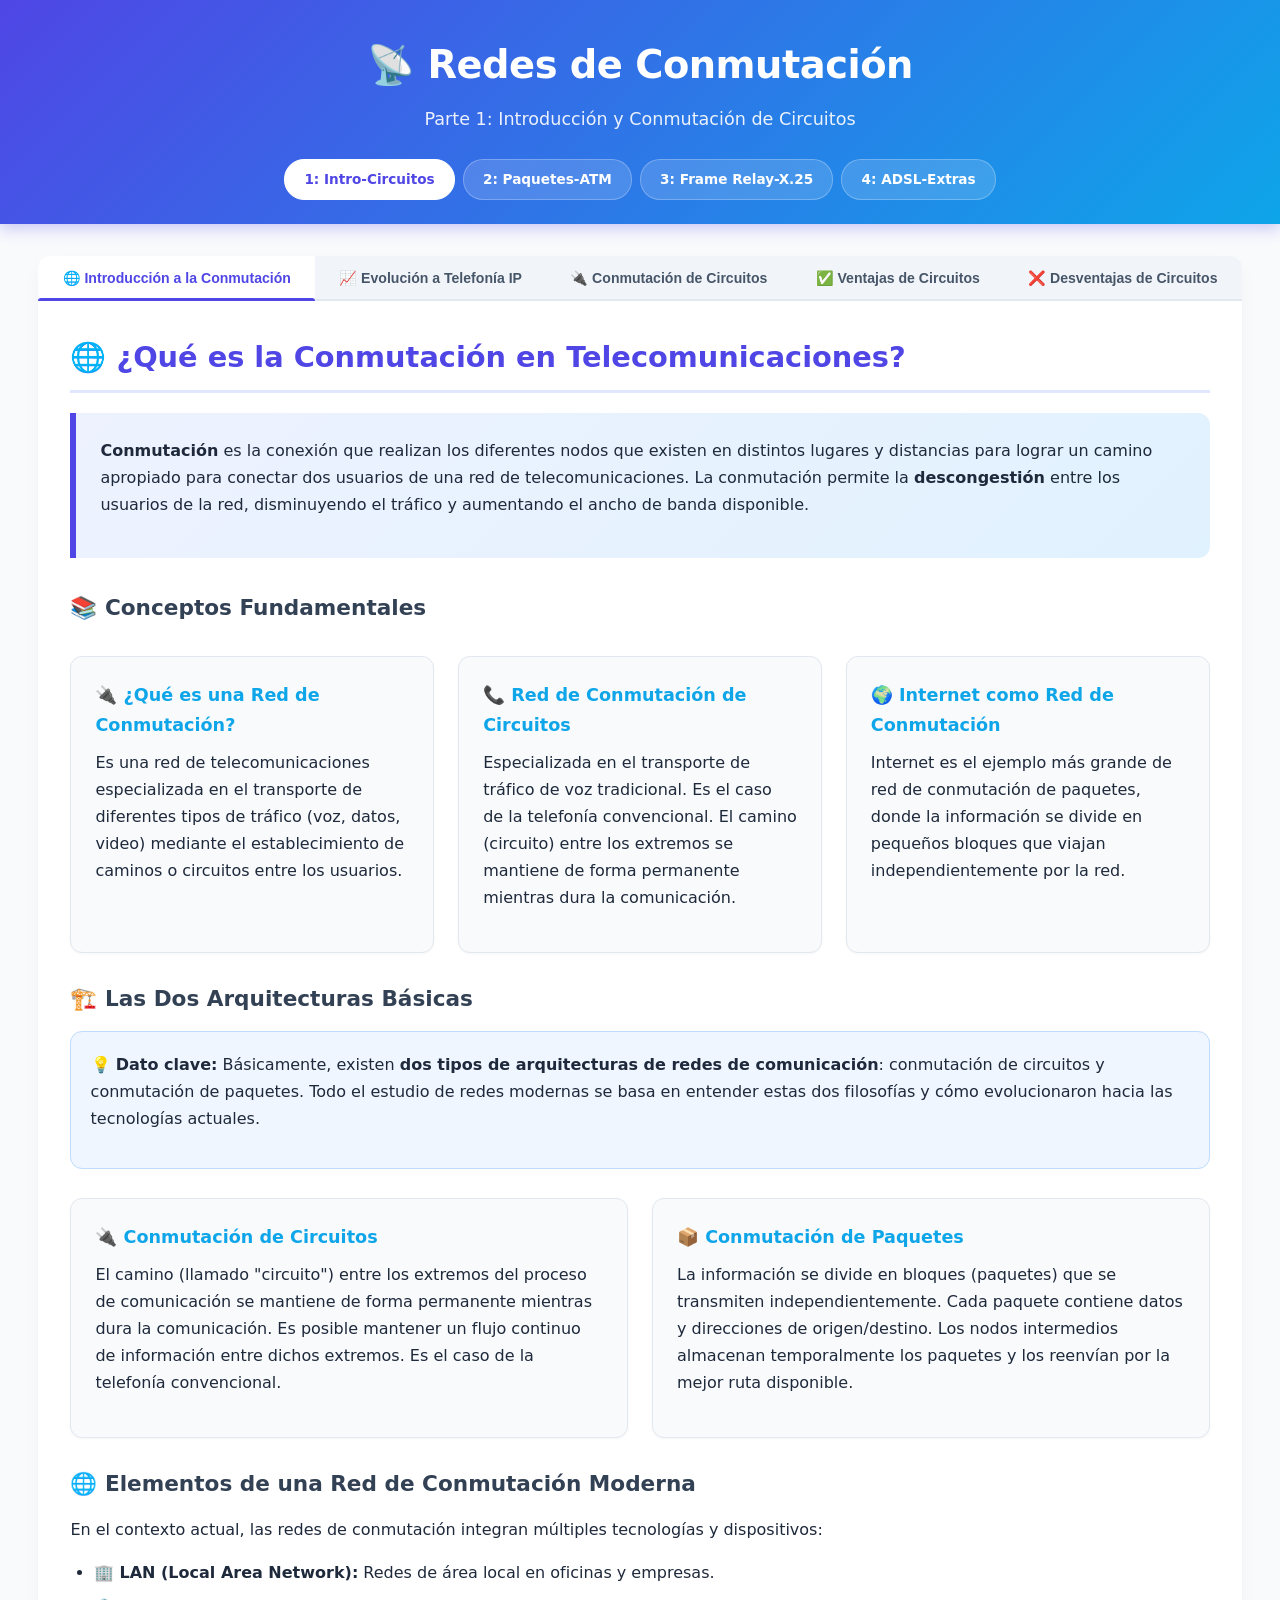
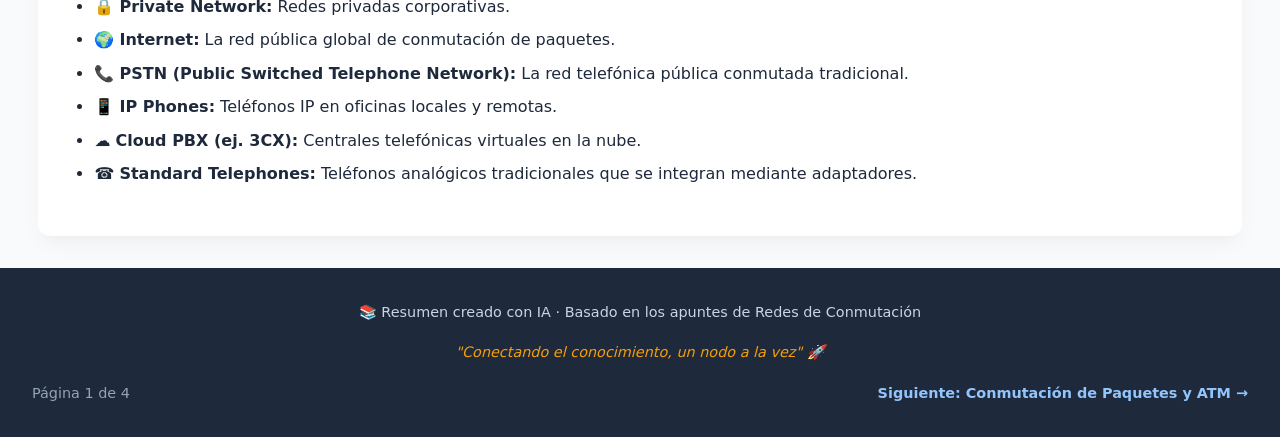
==== commit 85de8931: "Hola" ====
--- a/index.html
+++ b/index.html
@@ -21,12 +21,11 @@
 
   <div class="tabs-container">
     <div class="tabs-nav">
-      <button class="tab-btn active" data-tab="tab-intro">🌐 Introducción</button>
-      <button class="tab-btn" data-tab="tab-crisis">⚠️ Crisis del Software</button>
-      <button class="tab-btn" data-tab="tab-ciclo">🔄 Ciclo de Vida</button>
-      <button class="tab-btn" data-tab="tab-calidad">⭐ Atributos de Calidad</button>
-      <button class="tab-btn" data-tab="tab-analisis">🔍 Análisis Previo</button>
-      <button class="tab-btn" data-tab="tab-requerimientos">📋 Requerimientos</button>
+      <button class="tab-btn active" data-tab="tab-intro">🌐 Introducción a la Conmutación</button>
+      <button class="tab-btn" data-tab="tab-evolucion">📈 Evolución a Telefonía IP</button>
+      <button class="tab-btn" data-tab="tab-circuitos-intro">🔌 Conmutación de Circuitos</button>
+      <button class="tab-btn" data-tab="tab-circuitos-ventajas">✅ Ventajas de Circuitos</button>
+      <button class="tab-btn" data-tab="tab-circuitos-desventajas">❌ Desventajas de Circuitos</button>
     </div>
 
     <div class="tabs-content">
@@ -36,8 +35,7 @@
         <h2>🌐 ¿Qué es la Conmutación en Telecomunicaciones?</h2>
         
         <div class="definition-card">
-          <p><strong>Conmutación</strong> es la conexión que realizan los diferentes nodos que existen en distintos lugares y distancias para lograr un camino apropiado para conectar dos usuarios de una red de telecomunicaciones.</p>
-          <p>La conmutación permite la <strong>descongestión</strong> entre los usuarios de la red, disminuyendo el tráfico y aumentando el ancho de banda disponible.</p>
+          <p><strong>Conmutación</strong> es la conexión que realizan los diferentes nodos que existen en distintos lugares y distancias para lograr un camino apropiado para conectar dos usuarios de una red de telecomunicaciones. La conmutación permite la <strong>descongestión</strong> entre los usuarios de la red, disminuyendo el tráfico y aumentando el ancho de banda disponible.</p>
         </div>
 
         <h3>📚 Conceptos Fundamentales</h3>
@@ -48,273 +46,248 @@
           </div>
           <div class="card">
             <h4>📞 Red de Conmutación de Circuitos</h4>
-            <p>Especializada en el transporte de tráfico de voz tradicional. Ejemplo clásico: la red telefónica pública conmutada (PSTN).</p>
+            <p>Especializada en el transporte de tráfico de voz tradicional. Es el caso de la telefonía convencional. El camino (circuito) entre los extremos se mantiene de forma permanente mientras dura la comunicación.</p>
           </div>
           <div class="card">
             <h4>🌍 Internet como Red de Conmutación</h4>
-            <p>Internet es el ejemplo más grande de red de conmutación de paquetes, donde la información se divide en pequeños bloques que viajan independientemente.</p>
-          </div>
-        </div>
-
-        <h3>🏢 Evolución de la Voz Empresarial hacia Telefonía IP</h3>
-        <p>Las empresas modernas han migrado desde la telefonía tradicional (PSTN) hacia soluciones de <strong>Telefonía IP de extremo a extremo</strong>. Esto implica:</p>
-        <ul>
-          <li>Integración de voz, datos y video sobre una misma infraestructura IP.</li>
-          <li>Uso de teléfonos IP en oficinas locales y remotas.</li>
-          <li>Implementación de centrales telefónicas virtuales (como 3CX en la nube).</li>
-          <li>Reducción de costos al eliminar redes separadas para voz y datos.</li>
-        </ul>
-
+            <p>Internet es el ejemplo más grande de red de conmutación de paquetes, donde la información se divide en pequeños bloques que viajan independientemente por la red.</p>
+          </div>
+        </div>
+
+        <h3>🏗️ Las Dos Arquitecturas Básicas</h3>
         <div class="info-box">
-          <p>💡 <strong>Dato clave:</strong> Básicamente, existen dos tipos de arquitecturas de redes de comunicación: <strong>conmutación de circuitos</strong> y <strong>conmutación de paquetes</strong>. Todo el estudio de redes modernas se basa en entender estas dos filosofías.</p>
-        </div>
-      </div>
-
-      <!-- PESTAÑA: CRISIS DEL SOFTWARE Y SURGIMIENTO DE LA INGENIERÍA DE SOFTWARE -->
-      <div class="tab-panel" id="tab-crisis">
-        <h2>⚠️ La Crisis del Software y el Nacimiento de la Ingeniería de Software</h2>
+          <p>💡 <strong>Dato clave:</strong> Básicamente, existen <strong>dos tipos de arquitecturas de redes de comunicación</strong>: conmutación de circuitos y conmutación de paquetes. Todo el estudio de redes modernas se basa en entender estas dos filosofías y cómo evolucionaron hacia las tecnologías actuales.</p>
+        </div>
+
+        <div class="card-container">
+          <div class="card">
+            <h4>🔌 Conmutación de Circuitos</h4>
+            <p>El camino (llamado "circuito") entre los extremos del proceso de comunicación se mantiene de forma permanente mientras dura la comunicación. Es posible mantener un flujo continuo de información entre dichos extremos. Es el caso de la telefonía convencional.</p>
+          </div>
+          <div class="card">
+            <h4>📦 Conmutación de Paquetes</h4>
+            <p>La información se divide en bloques (paquetes) que se transmiten independientemente. Cada paquete contiene datos y direcciones de origen/destino. Los nodos intermedios almacenan temporalmente los paquetes y los reenvían por la mejor ruta disponible.</p>
+          </div>
+        </div>
+
+        <h3>🌐 Elementos de una Red de Conmutación Moderna</h3>
+        <p>En el contexto actual, las redes de conmutación integran múltiples tecnologías y dispositivos:</p>
+        <div class="network-elements">
+          <ul>
+            <li>🏢 <strong>LAN (Local Area Network):</strong> Redes de área local en oficinas y empresas.</li>
+            <li>🔒 <strong>Private Network:</strong> Redes privadas corporativas.</li>
+            <li>🌍 <strong>Internet:</strong> La red pública global de conmutación de paquetes.</li>
+            <li>📞 <strong>PSTN (Public Switched Telephone Network):</strong> La red telefónica pública conmutada tradicional.</li>
+            <li>📱 <strong>IP Phones:</strong> Teléfonos IP en oficinas locales y remotas.</li>
+            <li>☁️ <strong>Cloud PBX (ej. 3CX):</strong> Centrales telefónicas virtuales en la nube.</li>
+            <li>☎️ <strong>Standard Telephones:</strong> Teléfonos analógicos tradicionales que se integran mediante adaptadores.</li>
+          </ul>
+        </div>
+      </div>
+
+      <!-- PESTAÑA: EVOLUCIÓN A TELEFONÍA IP -->
+      <div class="tab-panel" id="tab-evolucion">
+        <h2>📈 Evolución de la Voz Empresarial hacia Telefonía IP</h2>
         
         <div class="definition-card">
-          <p>La <strong>crisis del software</strong> surgió porque los proyectos de desarrollo se volvieron extremadamente complejos y los equipos no contaban con metodologías claras para manejarlos. La <strong>Ingeniería de Software</strong> nació como respuesta directa a esta crisis.</p>
-        </div>
-
-        <h3>🔴 Manifestaciones de la Crisis del Software</h3>
-        <div class="problem-grid">
-          <div class="problem-item">⏰ Atrasos constantes en los plazos de entrega acordados con el cliente.</div>
-          <div class="problem-item">🐛 Mala calidad en el código fuente, resultando en gran cantidad de errores (bugs).</div>
-          <div class="problem-item">📄 Falta total o parcial de documentación del sistema desarrollado.</div>
-          <div class="problem-item">📅 Ausencia de planificación previa al inicio del desarrollo.</div>
-          <div class="problem-item">👥 Mal trabajo en equipo o funcionamiento deficiente del equipo de desarrollo.</div>
-          <div class="problem-item">💸 Gasto excesivo de tiempo y dinero, superando los presupuestos estimados.</div>
-        </div>
-
-        <div class="objective-box">
-          <h4>🎯 Objetivo de la Ingeniería de Software</h4>
-          <p><strong>Desarrollar software de calidad dentro del presupuesto y tiempo estimados</strong>, atacando directamente las causas que provocaron la crisis del software.</p>
-        </div>
-
-        <h3>💡 Para Recordar</h3>
-        <p>La Ingeniería de Software no es solo programar, es todo el proceso sistemático y disciplinado que abarca desde la concepción de la idea hasta el mantenimiento del producto final, asegurando que se cumplan los atributos de calidad esperados.</p>
-      </div>
-
-      <!-- PESTAÑA: CICLO DE VIDA DEL SOFTWARE -->
-      <div class="tab-panel" id="tab-ciclo">
-        <h2>🔄 Ciclo de Vida del Software</h2>
-        <p>Son las <strong>3 grandes etapas</strong> que describen todo el proceso de creación y mantenimiento de un software, desde su concepción hasta su retiro.</p>
-
-        <div class="lifecycle-container">
-          <div class="lifecycle-stage definicion">
-            <h3>📋 Etapa de Definición (Análisis Previo)</h3>
-            <p>Aquí se <strong>"gesta"</strong> el software. Se plantean las razones para crearlo (inspiración, necesidad, petición del cliente). Se define <strong>qué</strong> se quiere construir en forma de requerimientos.</p>
-            <p>También se conoce como la etapa de <strong>elicitación</strong> (descubrir requerimientos).</p>
-            <h4>Incluye:</h4>
-            <ul>
-              <li>📊 Modelo de Negocio</li>
-              <li>🎯 Definición del Problema</li>
-              <li>📋 Requerimientos (RF y RNF)</li>
-              <li>📏 Estimación</li>
-              <li>🔍 Análisis de Factibilidad</li>
-              <li>📅 Planificación</li>
-            </ul>
-          </div>
-
-          <div class="lifecycle-stage desarrollo">
-            <h3>⚙️ Etapa de Desarrollo</h3>
-            <p>Etapa destinada a realizar el <strong>desarrollo o implementación</strong> del software mediante metodologías establecidas.</p>
-            <h4>Pasos internos:</h4>
-            <ul>
-              <li>📝 Análisis detallado</li>
-              <li>💻 Desarrollo y codificación</li>
-              <li>🚀 Implementación</li>
-              <li>🧪 Pruebas (Testing)</li>
-            </ul>
-            <p><strong>Tecnologías utilizadas:</strong> Git/GitHub, Next.js, TailwindCSS, MongoDB (ejemplo del proyecto).</p>
-          </div>
-
-          <div class="lifecycle-stage mantenimiento">
-            <h3>🔧 Etapa de Mantenimiento</h3>
-            <p>La última etapa del ciclo de vida. Busca <strong>prolongar la vida útil</strong> del software recién lanzado.</p>
-            <h4>3 Tipos de Mantenimiento:</h4>
-            <ul>
-              <li><strong>Preventivo:</strong> Corregir errores potenciales antes de que ocurran.</li>
-              <li><strong>Correctivo:</strong> Corrección de errores actuales detectados.</li>
-              <li><strong>Perfectivo:</strong> Agregar nuevas funcionalidades solicitadas por el cliente.</li>
-            </ul>
-          </div>
-        </div>
-      </div>
-
-      <!-- PESTAÑA: ATRIBUTOS DE CALIDAD DEL SOFTWARE -->
-      <div class="tab-panel" id="tab-calidad">
-        <h2>⭐ Atributos de Calidad del Software</h2>
-        <p>Aspectos indispensables para considerar que un software funcional es de <strong>calidad</strong>. No todos tienen que estar presentes obligatoriamente (por ejemplo, la seguridad no siempre aplica en todos los contextos).</p>
-
-        <div class="quality-grid">
-          <div class="quality-card">
-            <h3>01 Correctitud</h3>
-            <p>El programa debe hacer <strong>correctamente</strong> lo que debería hacer, sin errores de lógica. Es el atributo más fundamental.</p>
-          </div>
-          <div class="quality-card">
-            <h3>02 Usabilidad</h3>
-            <p>Debe ser <strong>fácil de usar</strong> para los usuarios finales. La interfaz debe ser intuitiva y amigable.</p>
-          </div>
-          <div class="quality-card">
-            <h3>03 Seguridad</h3>
-            <p>No siempre obligatoria, pero <strong>necesaria en sistemas con datos sensibles</strong> como banca, salud o información personal.</p>
-          </div>
-          <div class="quality-card">
-            <h3>04 Mantenibilidad</h3>
-            <p>El código debe ser <strong>fácil de modificar, corregir y extender</strong> en el futuro sin introducir nuevos errores.</p>
-          </div>
-          <div class="quality-card">
-            <h3>05 Confiabilidad</h3>
-            <p>El sistema debe funcionar <strong>consistentemente sin fallar</strong> cuando se le necesita, en cualquier circunstancia.</p>
-          </div>
-          <div class="quality-card">
-            <h3>06 UX / User Experience</h3>
-            <p>Diseño de interfaces e interacción para <strong>maximizar la usabilidad</strong> del sistema y la satisfacción del usuario.</p>
-          </div>
-        </div>
-      </div>
-
-      <!-- PESTAÑA: ANÁLISIS PREVIO (ARTEFACTOS) -->
-      <div class="tab-panel" id="tab-analisis">
-        <h2>🔍 Análisis Previo (Artefactos)</h2>
-        
-        <h3>📊 Modelo de Negocio</h3>
-        <div class="card">
-          <p><strong>Diagnóstico de la situación actual.</strong> Es el primer punto de partida de cualquier proyecto de software.</p>
+          <p>Las empresas modernas han experimentado una transformación fundamental en sus comunicaciones, migrando desde la telefonía tradicional basada en conmutación de circuitos (PSTN) hacia soluciones de <strong>Telefonía IP de extremo a extremo</strong> con aplicaciones integradas.</p>
+        </div>
+
+        <h3>🔄 El Cambio de Paradigma</h3>
+        <div class="card-container">
+          <div class="card">
+            <h4>📞 Telefonía Tradicional (PSTN)</h4>
+            <ul>
+              <li>Red separada solo para voz.</li>
+              <li>Conmutación de circuitos dedicados.</li>
+              <li>Infraestructura costosa y rígida.</li>
+              <li>Centrales físicas (PBX) en cada oficina.</li>
+              <li>Llamadas de larga distancia con costo elevado.</li>
+            </ul>
+          </div>
+          <div class="card">
+            <h4>🌐 Telefonía IP Moderna</h4>
+            <ul>
+              <li>Voz, datos y video sobre la misma red IP.</li>
+              <li>Conmutación de paquetes (VoIP).</li>
+              <li>Aprovecha la infraestructura de Internet existente.</li>
+              <li>Centrales virtuales en la nube (Cloud PBX).</li>
+              <li>Llamadas de larga distancia a costo mínimo o cero.</li>
+            </ul>
+          </div>
+        </div>
+
+        <h3>🏢 Componentes de una Solución de Telefonía IP Empresarial</h3>
+        <div class="process-flow">
+          <div class="process-step">
+            <span class="step-number">1</span>
+            <p><strong>IP Phones in Office:</strong> Teléfonos IP en la oficina principal que se conectan directamente a la red de datos.</p>
+          </div>
+          <div class="process-step">
+            <span class="step-number">2</span>
+            <p><strong>IP Phones in Remote Office:</strong> Teléfonos IP en oficinas remotas que se conectan a través de Internet a la central principal.</p>
+          </div>
+          <div class="process-step">
+            <span class="step-number">3</span>
+            <p><strong>3CX on Cloud (o similar):</strong> Centralita telefónica virtual alojada en la nube que gestiona todas las llamadas, extensiones, buzones de voz, etc.</p>
+          </div>
+          <div class="process-step">
+            <span class="step-number">4</span>
+            <p><strong>Integración con PSTN y Standard Telephones:</strong> Mediante gateways y adaptadores, los teléfonos analógicos tradicionales y las líneas PSTN se integran al sistema VoIP.</p>
+          </div>
+          <div class="process-step">
+            <span class="step-number">5</span>
+            <p><strong>Aplicaciones Unificadas:</strong> La telefonía se integra con el correo electrónico, mensajería instantánea, videoconferencia y CRM, todo sobre la misma plataforma IP.</p>
+          </div>
+        </div>
+
+        <h3>💡 Ventajas de la Migración a Telefonía IP</h3>
+        <div class="advantages-list">
           <ul>
-            <li>Se analiza el entorno actual y se visualiza el potencial producto.</li>
-            <li><strong>No se debe intervenir el sistema actual todavía</strong>, solo observar y describir la forma de trabajo.</li>
+            <li>💰 <strong>Reducción de costos:</strong> Elimina la necesidad de mantener dos redes separadas (voz y datos).</li>
+            <li>🌍 <strong>Movilidad:</strong> Los empleados pueden usar su extensión desde cualquier lugar con conexión a Internet.</li>
+            <li>📊 <strong>Escalabilidad:</strong> Agregar nuevas extensiones es simple y no requiere cableado adicional.</li>
+            <li>🔧 <strong>Funcionalidades avanzadas:</strong> Videollamadas, conferencias, integración con aplicaciones empresariales.</li>
+            <li>🔄 <strong>Flexibilidad:</strong> La red se adapta dinámicamente a las necesidades cambiantes de la empresa.</li>
           </ul>
-          <div class="tip-box">
-            <p>🔑 <strong>Clave:</strong> Observar cómo trabajan los usuarios antes de proponer soluciones tecnológicas.</p>
-          </div>
-        </div>
-
-        <h3>🎯 Definición del Problema</h3>
-        <div class="card">
-          <p>Saber <strong>identificar, describir y entender</strong> el problema o las dificultades a afrontar.</p>
-          <ul>
-            <li>Se usan técnicas como el <strong>Customer Pain</strong> (molestias del cliente).</li>
-            <li>Cada problema identificado debe ser <strong>específico y atómico</strong>.</li>
-          </ul>
-          <div class="example-box">
-            <p>📌 <strong>Ejemplo en Moodle:</strong> "Falta de auto-corrección ortográfica" → problema puntual con posibles soluciones concretas.</p>
-          </div>
-        </div>
-
-        <h3>📋 Requerimientos</h3>
-        <div class="card">
-          <p>Modelar y plasmar las posibles características o formas de <strong>solucionar el problema</strong> con el sistema.</p>
-          <p>Se describen las funcionalidades o características que el programa tendrá que proveer.</p>
-          <div class="result-box">
-            <p>📄 <strong>Resultado:</strong> Documento de Especificación de Requerimientos (Backlog).</p>
-          </div>
-        </div>
-
-        <h3>🔎 Técnicas de Recolección de Información</h3>
-        <div class="techniques-grid">
-          <div class="technique">👀 <strong>Observación:</strong> Ir al lugar y ver cómo trabajan los usuarios en su entorno natural.</div>
-          <div class="technique">🎤 <strong>Entrevistas:</strong> Pueden ser dirigidas (estructuradas) o no dirigidas (abiertas).</div>
-          <div class="technique">📝 <strong>Cuestionarios:</strong> Más casual y permite llegar a más personas simultáneamente.</div>
-          <div class="technique">🔬 <strong>Sistemas similares:</strong> Analizar productos paralelos como referencia de funcionalidades.</div>
-        </div>
-        <div class="reminder-box">
-          <p>⚠️ <strong>Recuerda:</strong> Hay que identificar tanto <strong>usuarios directos</strong> (los que usan el sistema) como <strong>usuarios indirectos</strong> (los que reciben los resultados del sistema).</p>
-        </div>
-
-        <h3>⚠️ Técnica Especial: "Dar la Vuelta al Calcetín"</h3>
-        <div class="special-technique">
-          <p>Consiste en preguntarse: <strong>¿Qué puede ir mal?</strong></p>
-          <ol>
-            <li>Hacer un listado de todo lo que podría resultar mal.</li>
-            <li>Identificar soluciones o acciones de prevención para cada posible problema.</li>
-            <li>Plantear términos y condiciones de seguridad basados en esos riesgos.</li>
-          </ol>
-          <p>Con esa lista de problemas + soluciones, <strong>ya se está haciendo ingeniería de requerimientos</strong>.</p>
-        </div>
-      </div>
-
-      <!-- PESTAÑA: REQUERIMIENTOS FUNCIONALES Y NO FUNCIONALES -->
-      <div class="tab-panel" id="tab-requerimientos">
-        <h2>📋 Requerimientos: Funcionales (RF) y No Funcionales (RNF)</h2>
-        
-        <h3>🔑 Diferencia Conceptual Clave</h3>
-        <div class="concept-grid">
-          <div class="concept">
-            <h4>Feature (Característica)</h4>
-            <p>Es lo que <strong>TIENE</strong> el sistema. Una propiedad o capacidad inherente del software.</p>
-          </div>
-          <div class="concept">
-            <h4>Requerimiento</h4>
-            <p>Característica o restricción del <strong>sistema propuesto</strong>. Lo que el sistema DEBE hacer o CÓMO debe ser.</p>
-          </div>
-        </div>
-        <p>El <strong>sistema actual</strong> es el CONTEXTO; el <strong>sistema propuesto</strong> es la SOLUCIÓN.</p>
-
-        <h3>✅ Requerimientos Funcionales (RF)</h3>
-        <div class="rf-box">
-          <p>Identificadores o descriptores de <strong>funcionalidades y servicios</strong> del sistema. Se refieren a <strong>acciones disponibles para el usuario</strong>.</p>
-          <p><strong>Se escriben como un verbo</strong> (acción del sistema), generalmente en forma imperativa.</p>
-          <div class="example-inline">
-            <p>📌 <strong>Ejemplos en Word:</strong></p>
-            <ul>
-              <li><strong>RF1:</strong> Imprimir Documento</li>
-              <li><strong>RF2:</strong> Insertar Imagen</li>
-              <li><strong>RF3:</strong> Guardar Archivo</li>
-            </ul>
-          </div>
-        </div>
-
-        <h3>🚫 Requerimientos No Funcionales (RNF)</h3>
-        <div class="rnf-box">
-          <p>Identifican <strong>restricciones</strong> sobre el sistema propuesto. Se definen desde la <strong>perspectiva de calidad</strong> (usuario, contexto, etc.).</p>
-          <p><strong>Se escriben como descripciones más completas</strong>, no como simples verbos.</p>
-          <div class="example-inline">
-            <p>📌 <strong>Ejemplo en Word:</strong></p>
-            <p><strong>RNF1:</strong> El editor deberá realizar una corrección automática de ortografía mientras el usuario escribe.</p>
-          </div>
-        </div>
-
-        <h3>✅ Todo Requerimiento Debe Ser:</h3>
-        <div class="requirement-properties">
-          <div class="property">
-            <span class="badge blue">Claro</span>
-            <p>No ambiguo. Debe decir <strong>exactamente</strong> qué es lo que se quiere. Es lo que lo distingue de un atributo de calidad.</p>
-          </div>
-          <div class="property">
-            <span class="badge green">Completo</span>
-            <p>Debe tener descripciones <strong>sólidas y fuertes</strong> — no pueden faltar detalles importantes para su implementación.</p>
-          </div>
-          <div class="property">
-            <span class="badge yellow">Realizable</span>
-            <p>Los requerimientos deben <strong>poder hacerse eventualmente</strong> — no deben ser imposibles de implementar con la tecnología disponible.</p>
-          </div>
-        </div>
-
-        <h3>🌐 Dimensiones de los RNF (Perspectivas de Calidad)</h3>
-        <div class="dimensions-grid">
-          <div class="dimension">
-            <h4>🌍 Contexto</h4>
-            <p>¿Qué está haciendo el usuario con el programa? Cómo se pueden implementar funcionalidades en 2do plano para facilitar el uso. Ej: autocompletado en un editor.</p>
-          </div>
-          <div class="dimension">
-            <h4>👤 Cliente</h4>
-            <p>Visión del cliente — qué busca con el desarrollo de ese sistema, respetando todo lo que desea obtener.</p>
-          </div>
-          <div class="dimension">
-            <h4>💎 Calidad</h4>
-            <p>Consideración de los atributos de calidad: seguridad, correctitud, mantenibilidad, confiabilidad, etc.</p>
-          </div>
-          <div class="dimension">
-            <h4>🖥️ Usabilidad</h4>
-            <p>Diseño del propio sistema: colores, tipografía, tamaño de botones, tamaño de letra, disposición de elementos, etc.</p>
-          </div>
-          <div class="dimension">
-            <h4>🔧 Hardware/Software</h4>
-            <p>Especificaciones de equipos usados y tecnologías de desarrollo de software requeridas para el funcionamiento.</p>
+        </div>
+      </div>
+
+      <!-- PESTAÑA: CONMUTACIÓN DE CIRCUITOS - INTRODUCCIÓN -->
+      <div class="tab-panel" id="tab-circuitos-intro">
+        <h2>🔌 Conmutación de Circuitos: Funcionamiento</h2>
+        
+        <div class="definition-card">
+          <p>En la <strong>conmutación de circuitos</strong>, el camino (llamado "circuito") entre los extremos del proceso de comunicación se mantiene de forma permanente mientras dura la comunicación, de forma que es posible mantener un flujo continuo de información entre dichos extremos. Este es el caso de la telefonía convencional.</p>
+        </div>
+
+        <h3>📋 Características Fundamentales</h3>
+        <div class="card-container">
+          <div class="card">
+            <h4>🔗 Circuito Dedicado</h4>
+            <p>Se establece un <strong>circuito físico dedicado</strong> y exclusivo entre los dos extremos que desean comunicarse. Este circuito permanece reservado durante toda la sesión, independientemente de si se está transmitiendo información o no.</p>
+          </div>
+          <div class="card">
+            <h4>📞 Flujo Continuo</h4>
+            <p>Una vez establecido el circuito, la información fluye de manera <strong>continua y en tiempo real</strong> desde el origen hasta el destino, sin interrupciones ni necesidad de procesamiento adicional en los nodos intermedios.</p>
+          </div>
+          <div class="card">
+            <h4>🚫 Sin Compartición</h4>
+            <p>Los recursos del circuito (ancho de banda, tiempo de uso) son de uso <strong>exclusivo</strong> para esa comunicación. Ningún otro usuario puede utilizar ese circuito mientras la sesión está activa, incluso si hay silencios en la conversación.</p>
+          </div>
+        </div>
+
+        <h3>🔄 El Proceso de una Comunicación por Circuitos</h3>
+        <div class="process-flow">
+          <div class="process-step">
+            <span class="step-number">1</span>
+            <p><strong>Establecimiento del Circuito:</strong> Antes de transmitir datos, los nodos de la red establecen un camino físico dedicado desde el origen hasta el destino. Durante esta fase se reservan los recursos necesarios en cada nodo intermedio. Este proceso introduce un retraso inicial significativo.</p>
+          </div>
+          <div class="process-step">
+            <span class="step-number">2</span>
+            <p><strong>Transferencia de Datos:</strong> Una vez establecido el circuito, la información fluye de manera continua. Los nodos intermedios no necesitan tomar decisiones de enrutamiento ni procesar cabeceras; simplemente dejan pasar la señal por el camino preestablecido.</p>
+          </div>
+          <div class="process-step">
+            <span class="step-number">3</span>
+            <p><strong>Liberación del Circuito:</strong> Al finalizar la comunicación, los nodos liberan los recursos reservados para ese circuito. Estos recursos quedan disponibles para ser utilizados por otras comunicaciones.</p>
+          </div>
+        </div>
+
+        <div class="comparison-note">
+          <p>📌 <strong>Analogía:</strong> La conmutación de circuitos funciona como un tren en una vía exclusiva. La vía se construye antes de que el tren salga, durante el viaje ningún otro tren puede usar esa vía, y al llegar a destino la vía se desmantela o queda libre para otro tren.</p>
+        </div>
+      </div>
+
+      <!-- PESTAÑA: VENTAJAS DE CONMUTACIÓN DE CIRCUITOS -->
+      <div class="tab-panel" id="tab-circuitos-ventajas">
+        <h2>✅ Ventajas de la Conmutación de Circuitos</h2>
+        
+        <div class="advantage-detail-list">
+          <div class="advantage-detail">
+            <h3>🎥 Transmisión en Tiempo Real</h3>
+            <p>La transmisión se realiza en <strong>tiempo real</strong>, siendo especialmente adecuado para comunicación de <strong>voz y video</strong>. Como el circuito está dedicado exclusivamente a esa comunicación, no hay retrasos variables ni fluctuaciones en la calidad de la señal. La información llega al destino con un retardo constante y predecible, lo cual es crítico para aplicaciones interactivas como una conversación telefónica.</p>
+          </div>
+
+          <div class="advantage-detail">
+            <h3>🔒 Acaparamiento de Recursos (Ventaja en este contexto)</h3>
+            <p>Los nodos que intervienen en la comunicación <strong>disponen en exclusiva del circuito establecido</strong> mientras dura la sesión. Esto garantiza que:</p>
+            <ul>
+              <li>✅ Todo el ancho de banda del circuito está disponible para esa comunicación.</li>
+              <li>✅ No hay interferencias de otros usuarios.</li>
+              <li>✅ La calidad del servicio es constante y garantizada durante toda la sesión.</li>
+            </ul>
+          </div>
+
+          <div class="advantage-detail">
+            <h3>🚫 No Hay Contención</h3>
+            <p>Una vez que se ha establecido el circuito, las partes pueden comunicarse a la <strong>máxima velocidad que permita el medio</strong>, sin compartir el ancho de banda ni el tiempo de uso con otros usuarios. A diferencia de la conmutación de paquetes, no hay colas de espera ni competencia por recursos en los nodos intermedios.</p>
+          </div>
+
+          <div class="advantage-detail">
+            <h3>🗺️ El Circuito es Fijo (Simplicidad de Enrutamiento)</h3>
+            <p>Dado que se dedica un <strong>circuito físico específicamente para esa sesión de comunicación</strong>, una vez establecido el circuito no hay pérdidas de tiempo calculando y tomando decisiones de encaminamiento en los nodos intermedios. Cada nodo intermedio tiene <strong>una sola ruta</strong> para los paquetes entrantes y salientes que pertenecen a una sesión específica.</p>
+          </div>
+
+          <div class="advantage-detail">
+            <h3>🔧 Simplicidad en la Gestión de Nodos Intermedios</h3>
+            <p>Una vez que se ha establecido el circuito físico, <strong>no hay que tomar más decisiones</strong> para encaminar los datos entre el origen y el destino. Los nodos simplemente conmutan la señal entrante a la salida correspondiente según el circuito establecido. Esto simplifica enormemente el hardware y software de los nodos de conmutación.</p>
+          </div>
+        </div>
+      </div>
+
+      <!-- PESTAÑA: DESVENTAJAS DE CONMUTACIÓN DE CIRCUITOS -->
+      <div class="tab-panel" id="tab-circuitos-desventajas">
+        <h2>❌ Desventajas de la Conmutación de Circuitos</h2>
+        
+        <div class="disadvantage-detail-list">
+          <div class="disadvantage-detail">
+            <h3>⏰ Retraso en el Inicio de la Comunicación</h3>
+            <p>Se necesita un <strong>tiempo significativo para realizar la conexión</strong>, lo que conlleva un retraso en la transmisión de la información. Antes de que el primer bit de datos pueda ser enviado, todos los nodos intermedios deben establecer y confirmar el circuito. En llamadas de larga distancia internacional, este proceso puede tomar varios segundos.</p>
+          </div>
+
+          <div class="disadvantage-detail">
+            <h3>💸 Acaparamiento de Recursos (Desventaja)</h3>
+            <p><strong>No se aprovecha el circuito en los instantes de tiempo en que no hay transmisión</strong> entre las partes. Se desperdicia ancho de banda mientras las partes no están comunicándose. En una conversación telefónica típica:</p>
+            <ul>
+              <li>🤫 Una persona habla aproximadamente el 40-50% del tiempo.</li>
+              <li>🔇 El resto del tiempo hay silencios entre palabras, pausas o momentos de escucha.</li>
+              <li>📉 Durante esos silencios, el circuito dedicado está inactivo pero sigue reservado, desperdiciando capacidad.</li>
+            </ul>
+          </div>
+
+          <div class="disadvantage-detail">
+            <h3>⚠️ Poco Tolerante a Fallos</h3>
+            <p>Si un <strong>nodo intermedio falla</strong>, <strong>todo el circuito se viene abajo</strong>. No hay rutas alternativas automáticas como en la conmutación de paquetes. Las consecuencias son:</p>
+            <ul>
+              <li>📴 La comunicación se interrumpe abruptamente.</li>
+              <li>🔄 Hay que <strong>volver a establecer conexiones desde el principio</strong> (fase de establecimiento completa).</li>
+              <li>⏳ Esto implica un nuevo retraso significativo hasta que se restablece la comunicación.</li>
+              <li>💔 No hay mecanismos de recuperación automática durante la transmisión.</li>
+            </ul>
+          </div>
+
+          <div class="disadvantage-detail">
+            <h3>🗺️ El Circuito es Fijo (Inflexibilidad)</h3>
+            <p><strong>No se reajusta la ruta de comunicación</strong>, adaptándola en cada posible instante al camino de menor costo entre los nodos. Una vez que se ha establecido el circuito, no se aprovechan los posibles <strong>caminos alternativos con menor coste</strong> que puedan surgir durante la sesión. Si durante la comunicación aparece una ruta más eficiente o menos congestionada, el circuito original no se modifica.</p>
+          </div>
+
+          <div class="disadvantage-detail">
+            <h3>📊 Comparativa con Conmutación de Paquetes</h3>
+            <div class="table-responsive">
+              <table>
+                <thead>
+                  <tr><th>Aspecto</th><th>Conmutación de Circuitos</th><th>Conmutación de Paquetes</th></tr>
+                </thead>
+                <tbody>
+                  <tr><td><strong>Establecimiento de conexión</strong></td><td>Sí, obligatorio antes de transmitir</td><td>No siempre (solo en circuito virtual)</td></tr>
+                  <tr><td><strong>Compartición de recursos</strong></td><td>No (circuito dedicado)</td><td>Sí (múltiples usuarios comparten)</td></tr>
+                  <tr><td><strong>Tolerancia a fallos</strong></td><td>Baja (se cae todo el circuito)</td><td>Alta (rutas alternativas dinámicas)</td></tr>
+                  <tr><td><strong>Uso eficiente del ancho de banda</strong></td><td>Bajo (desperdicio en silencios)</td><td>Alto (solo se usa al transmitir)</td></tr>
+                  <tr><td><strong>Calidad de servicio para voz</strong></td><td>Excelente (flujo constante)</td><td>Variable (requiere QoS adicional)</td></tr>
+                  <tr><td><strong>Flexibilidad de enrutamiento</strong></td><td>Nula (ruta fija)</td><td>Alta (adaptación dinámica)</td></tr>
+                </tbody>
+              </table>
+            </div>
           </div>
         </div>
       </div>
@@ -323,11 +296,11 @@
   </div>
 
   <footer>
-    <p>📚 Resumen creado con IA · Basado en los apuntes de Ingeniería de Software</p>
-    <p class="tagline">"Esfuérzate y sé valiente" 💪</p>
+    <p>📚 Resumen creado con IA · Basado en los apuntes de Redes de Conmutación</p>
+    <p class="tagline">"Conectando el conocimiento, un nodo a la vez" 🚀</p>
     <nav class="footer-nav">
-      <span>Página 1 de 3</span>
-      <a href="pagina2.html">Siguiente: Scrum y Planificación →</a>
+      <span>Página 1 de 4</span>
+      <a href="pagina2.html">Siguiente: Conmutación de Paquetes y ATM →</a>
     </nav>
   </footer>
 
